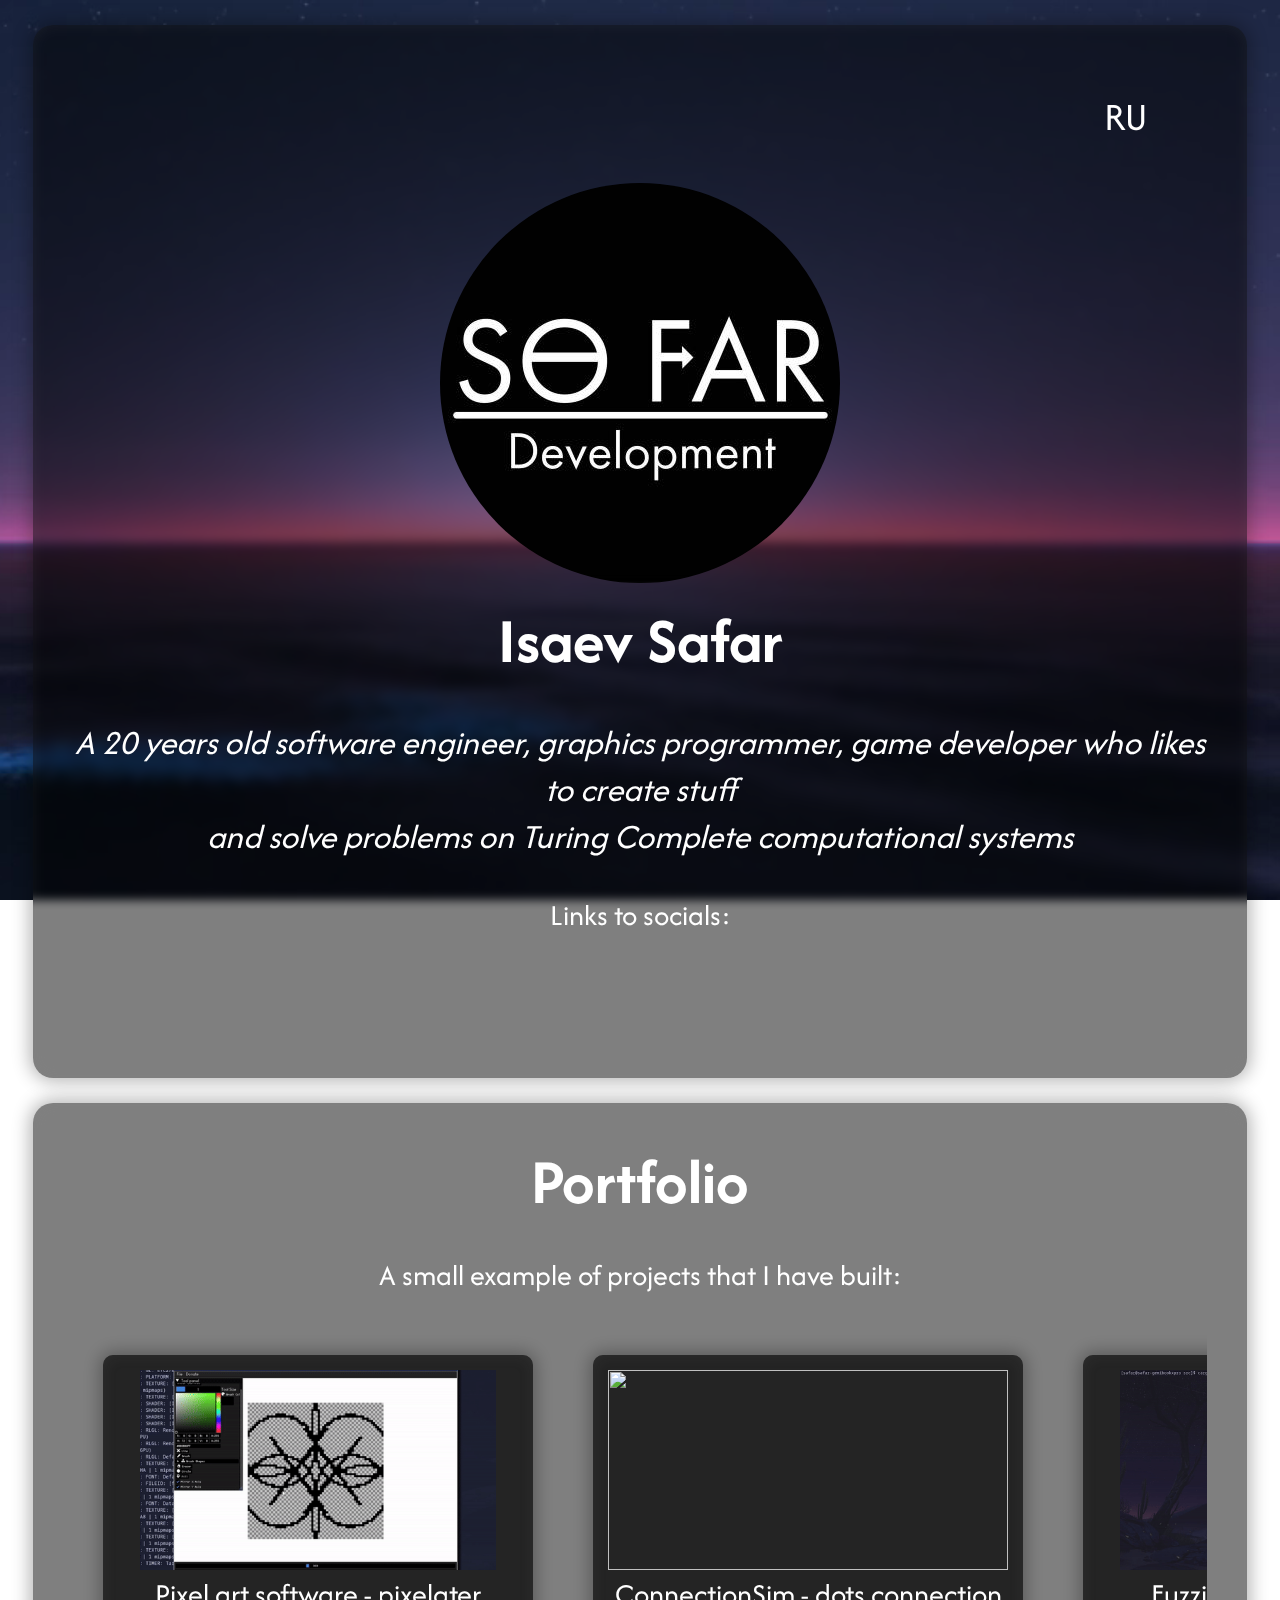
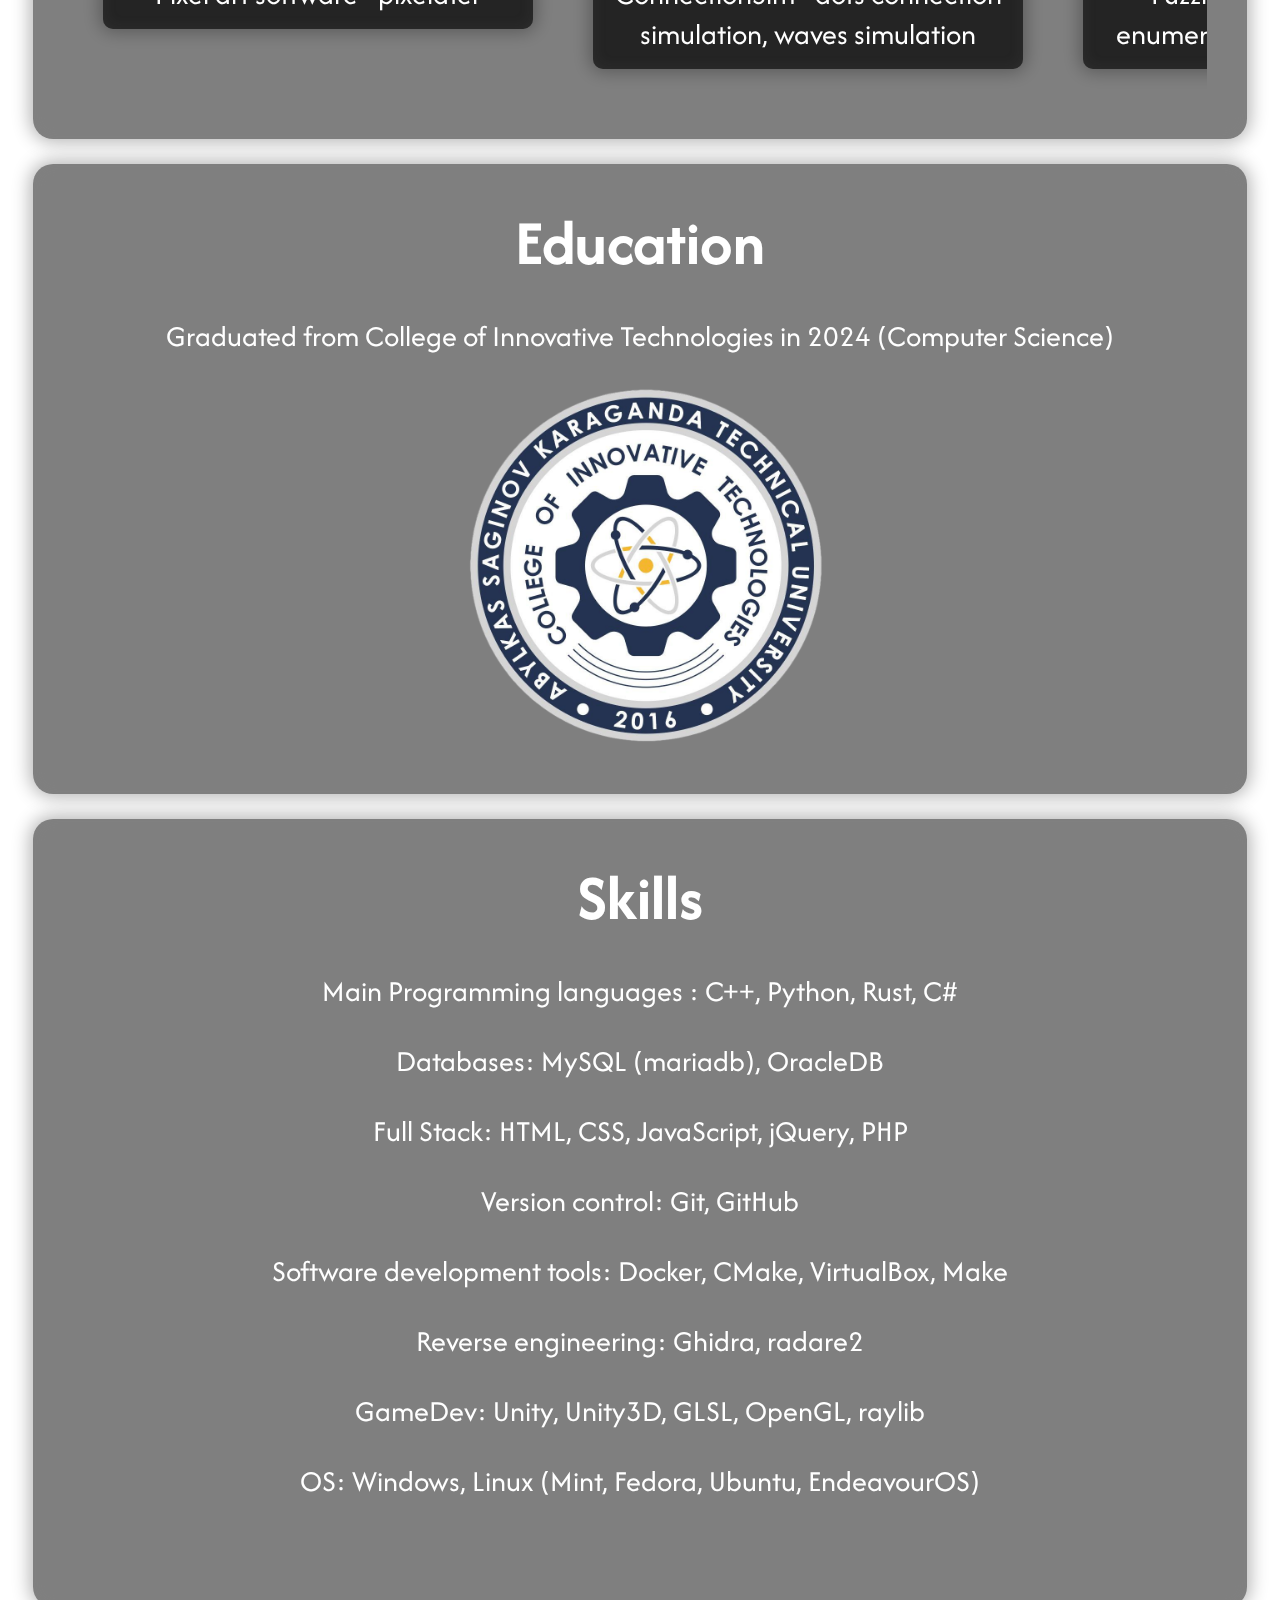
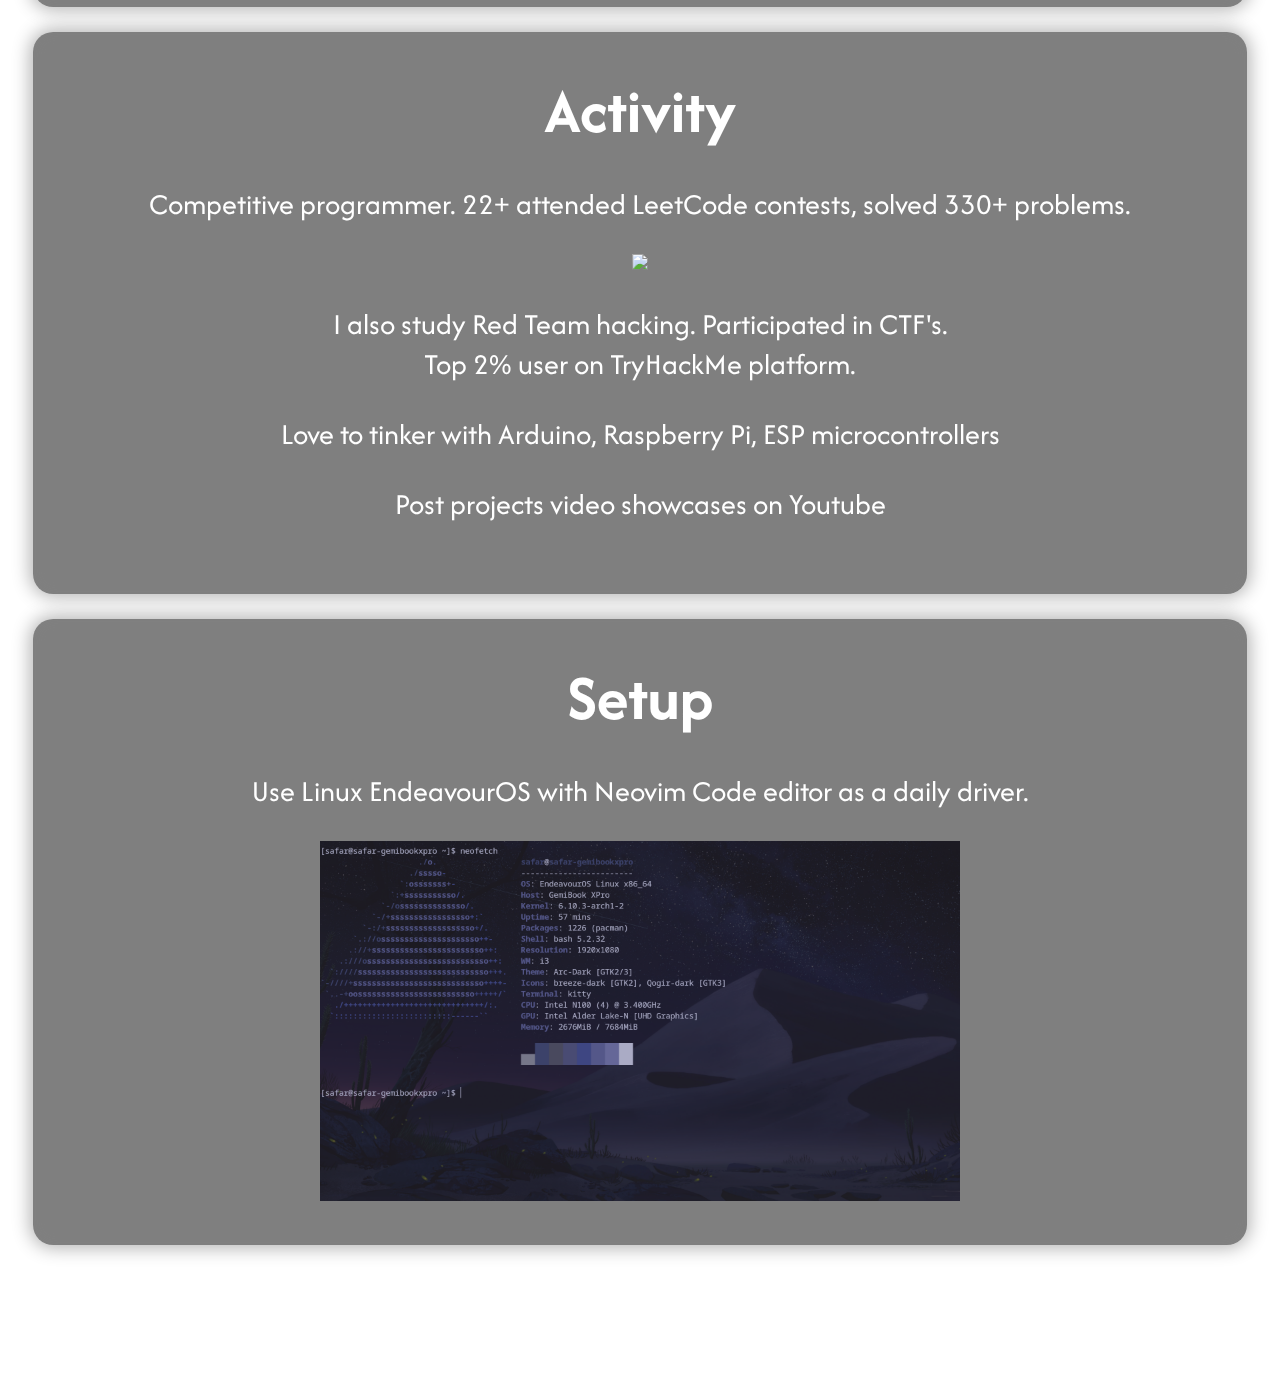
==== index.html @ b603c35b "full stack description" ====
<!DOCTYPE html>
<html>
  <head>

    <link rel="stylesheet" href="https://cdnjs.cloudflare.com/ajax/libs/font-awesome/4.7.0/css/font-awesome.min.css">
    <link rel="stylesheet" type="text/css" href="style.css">

    <link rel="preconnect" href="https://fonts.googleapis.com">
    <link rel="preconnect" href="https://fonts.gstatic.com" crossorigin>
    <link href="https://fonts.googleapis.com/css2?family=Afacad+Flux:wght@100..1000&display=swap" rel="stylesheet">
    <script src="https://kit.fontawesome.com/5519063000.js" crossorigin="anonymous"></script>

    <base target="_blank"> <!--to open links in new tabs -->
  </head>
  <body>
    <video autoplay muted loop id="bgVideo">
      <source src="assets/ocean.mp4" type="video/mp4">
    </video>
     
     <div class="glass-container">
        <a href="index-ru.html" target="_self"><p style="margin: 40px 60px; text-align:right; position:relative;font-family: 'Afacad Flux'; font-size: 40px;">RU</p></a>
        <center>
          <div id="pfp">
            <img src="assets/pfp.jpg" />
          </div>
          <h1>Isaev Safar</h1> 
          <i><p style="font-size:35px;">A 20 years old software engineer, graphics programmer, game developer who likes to create stuff <br/> and solve problems
          on Turing Complete computational systems</p></i>
          <p>Links to socials:</p>

          <a href="https://github.com/SafarSoFar"><i class="fa-brands fa-github" style="font-size: 3.0em; color: white;"></i></a>
          <a href="https://x.com/safarsofar" "><i class="fa-brands fa-twitter" style="font-size: 3.0em; color: white;"></i></a>
          <a href="https://safarsofar.itch.io/"><i class="fa-brands fa-itch-io" style="font-size: 3.0em; color: white;"></i></a>
          <a href="https://www.youtube.com/@SafarSofar"><i class="fa-brands fa-youtube" style="font-size: 3.0em; color: white;"></i></a>
          <a href="https://www.linkedin.com/in/safar-isaev-sofar/"><i class="fa-brands fa-linkedin" style="font-size: 3.0em; color: white;"></i></a>


          <br/>
          <br/>
        </center>
      </div>
      <div class="glass-container">
        <h1>Portfolio</h1>
        <p>A small example of projects that I have built:</p>
        <div class="row">

          <a href="https://github.com/SafarSoFar/pixelater">
            <div class="project-wrap">
              <div class="project-thumb">
                <img src="assets/pixelater-mirror.gif"/>
              </div>
              <div id="project-name">Pixel art software - pixelater</div>
            </div>
          </a>

          <a href="https://github.com/SafarSoFar/connection-sim-cpp">
            <div class="project-wrap">
              <div class="project-thumb">
                <img src="assets/connection-sim.gif"/>
              </div>
              <div id="project-name">ConnectionSim - dots connection simulation, waves simulation</div>
            </div>
          </a>

          <a href="https://github.com/SafarSoFar/fuzzis">
            <div class="project-wrap">
              <div class="project-thumb">
                <img src="assets/fuzzis.gif"/>
              </div>
              <div id="project-name">Fuzzis - CLI web directory enumerator (CTF Hacking tool)</div>
            </div>
          </a>

          <a href="https://github.com/SafarSoFar/immage">
            <div class="project-wrap">
              <div class="project-thumb">
                <img src="assets/immage.gif"/>
              </div>
              <div id="project-name">Immage (i'm mage) - image steganography analyzer</div>
            </div>
          </a>

          <a href="https://github.com/SafarSoFar/3D-boids-raylib">
            <div class="project-wrap">
              <div class="project-thumb">
                <img src="assets/boids.gif"/>
              </div>
              <div id="project-name">3D Boids simulation without game engine</div>
            </div>
          </a>

          <a href="https://github.com/SafarSoFar/coding-train-starfield-rs">
            <div class="project-wrap">
              <div class="project-thumb">
                <img src="assets/starfield.gif"/>
              </div>
              <div id="project-name">Starfield effect built with Rust from original javascript, i3</div>
            </div>
          </a>

        </div>
     </div>

     <div class="glass-container">
        <h1>Education</h1>
        <div class="info">
        <p>Graduated from College of Innovative Technologies in 2024 (Computer Science)</p>
        <img src="assets/college.png" style="width:388px; height:364px;"/>
        </div>
      </div>
      
     <div class="glass-container">
       <h1>Skills</h1>
        <p>Main Programming languages : C++, Python, Rust, C# </p>
        <p>Databases: MySQL (mariadb), OracleDB</p>
        <p>Full Stack: HTML, CSS, JavaScript, jQuery, PHP</p>
        <p>Version control: Git, GitHub</p>
        <p>Software development tools: Docker, CMake, VirtualBox, Make</p>
        <p>Reverse engineering: Ghidra, radare2</p>
        <p>GameDev: Unity, Unity3D, GLSL, OpenGL, raylib</p>
        <p>OS: Windows, Linux (Mint, Fedora, Ubuntu, EndeavourOS)</p>
        <br/>
        <br/>
     </div>
     <div class="glass-container">
        <h1>Activity</h1>
        <p>Competitive programmer. 22+ attended LeetCode contests, solved 330+ problems.</p>
        <img src="https://leetcard.jacoblin.cool/So_far_away?theme=dark&font=Kadwa"/ >
        <p>I also study Red Team hacking. Participated in CTF's.<br/> Top 2% user on TryHackMe platform.</p>
        <p>Love to tinker with Arduino, Raspberry Pi, ESP microcontrollers</p>
        <p>Post projects video showcases on Youtube</p>
     </div>
     <div class="glass-container">
       <h1>Setup</h1>
       <p></p>
       <div class="info">
       </div>
       <div class="info">
       </div>
        <div class="info">
        <p>Use Linux EndeavourOS with Neovim Code editor as a daily driver.</p>
        <img src="assets/neofetch.png" style="width: 640px; height: 360px;"/>
        </div>
      </div>

  <br/>
  <center>
    <p>Designed by Isaev Safar</p>
  </center>
  </body>
</html>
---- style.css ----
/*.afacad-flux-afacad{*/
/*  font-family: "Afacad Flux", sans-serif;*/
/*  font-optical-sizing: auto;*/
/*  font-weight: 100;*/
/*  font-style: normal;*/
/*  font-variation-settings:*/
/*    "slnt" 0;*/
/*}*/

a{
    color: unset;
    text-decoration: unset;
    target: "_blank";
}

p{
  font-family: "Afacad Flux", sans-serif;
  font-size: 30px;
  font-size: 30px;
  color: white;
}

h1{
  margin:10px;
  font-family: "Afacad Flux", sans-serif;
  font-size: 65px;
  color: white;
}

h2{
  margin:10px;
  font-family: "Afacad Flux", sans-serif;
  font-size: 40px;
  color: white;
}

#bgVideo{
  position: fixed;
  right: 0;
  bottom: 0;
  min-width: 100%;
  min-height: 100%;
  z-index: -1;
}
/*html{*/
/*  background-color: black;*/
/*}*/

#pfp img{
  width: 400px;
  height: 400px;
  border-radius: 200px;
}

#cover img{
  width: 100%;
  height: ;
  overflow: hidden;
}

.row{
  display: flex; /* Enables flexbox */ 
  /*justify-content: center; /* Aligns items in a row with space between */ */
  margin: 20px;
  overflow-x: scroll;
  /*scrollbar-color: black;*/

}

.info{
  text-align: center;
  margin:auto;
  /*display: grid; */
  align-items:center;
  justify-content: center; /* Aligns items in a row with space between */ 
  object-fit:scale-down;
}


.glass-container{
  box-shadow: inset 0 0 15px rgba(135, 135, 135, .1), 0 0 18px 3px rgba(0, 0, 0, .3);
  width: auto;
  text-align: center;
  /*margin: auto;*/

  padding: 25px 40px 40px;
  margin: 25px;
  background-color: rgba(0, 0, 0, 0.5);
  backdrop-filter: blur(5px); height: auto; 
  border-radius: 20px;
}

.project-wrap{
  box-shadow: inset 0 0 15px rgba(135, 135, 135, .1), 0 0 18px 3px rgba(0, 0, 0, .3);
  border-radius: 10px;
  width: auto;
  text-align: center;
  margin: 30px;
  padding: 15px;
  backdrop-filter: blur(10px); height: auto; 
  background-color: rgba(10, 10, 10, 0.5);
  height: auto;
}

#project-name{
  font-family: "Afacad Flux", sans-serif;
  font-size: 30px;
  color: white;
}

.project-thumb img{
  width: 400px;
  height: 200px;
  object-fit:scale-down;
}

body{
  background-color: white;
}
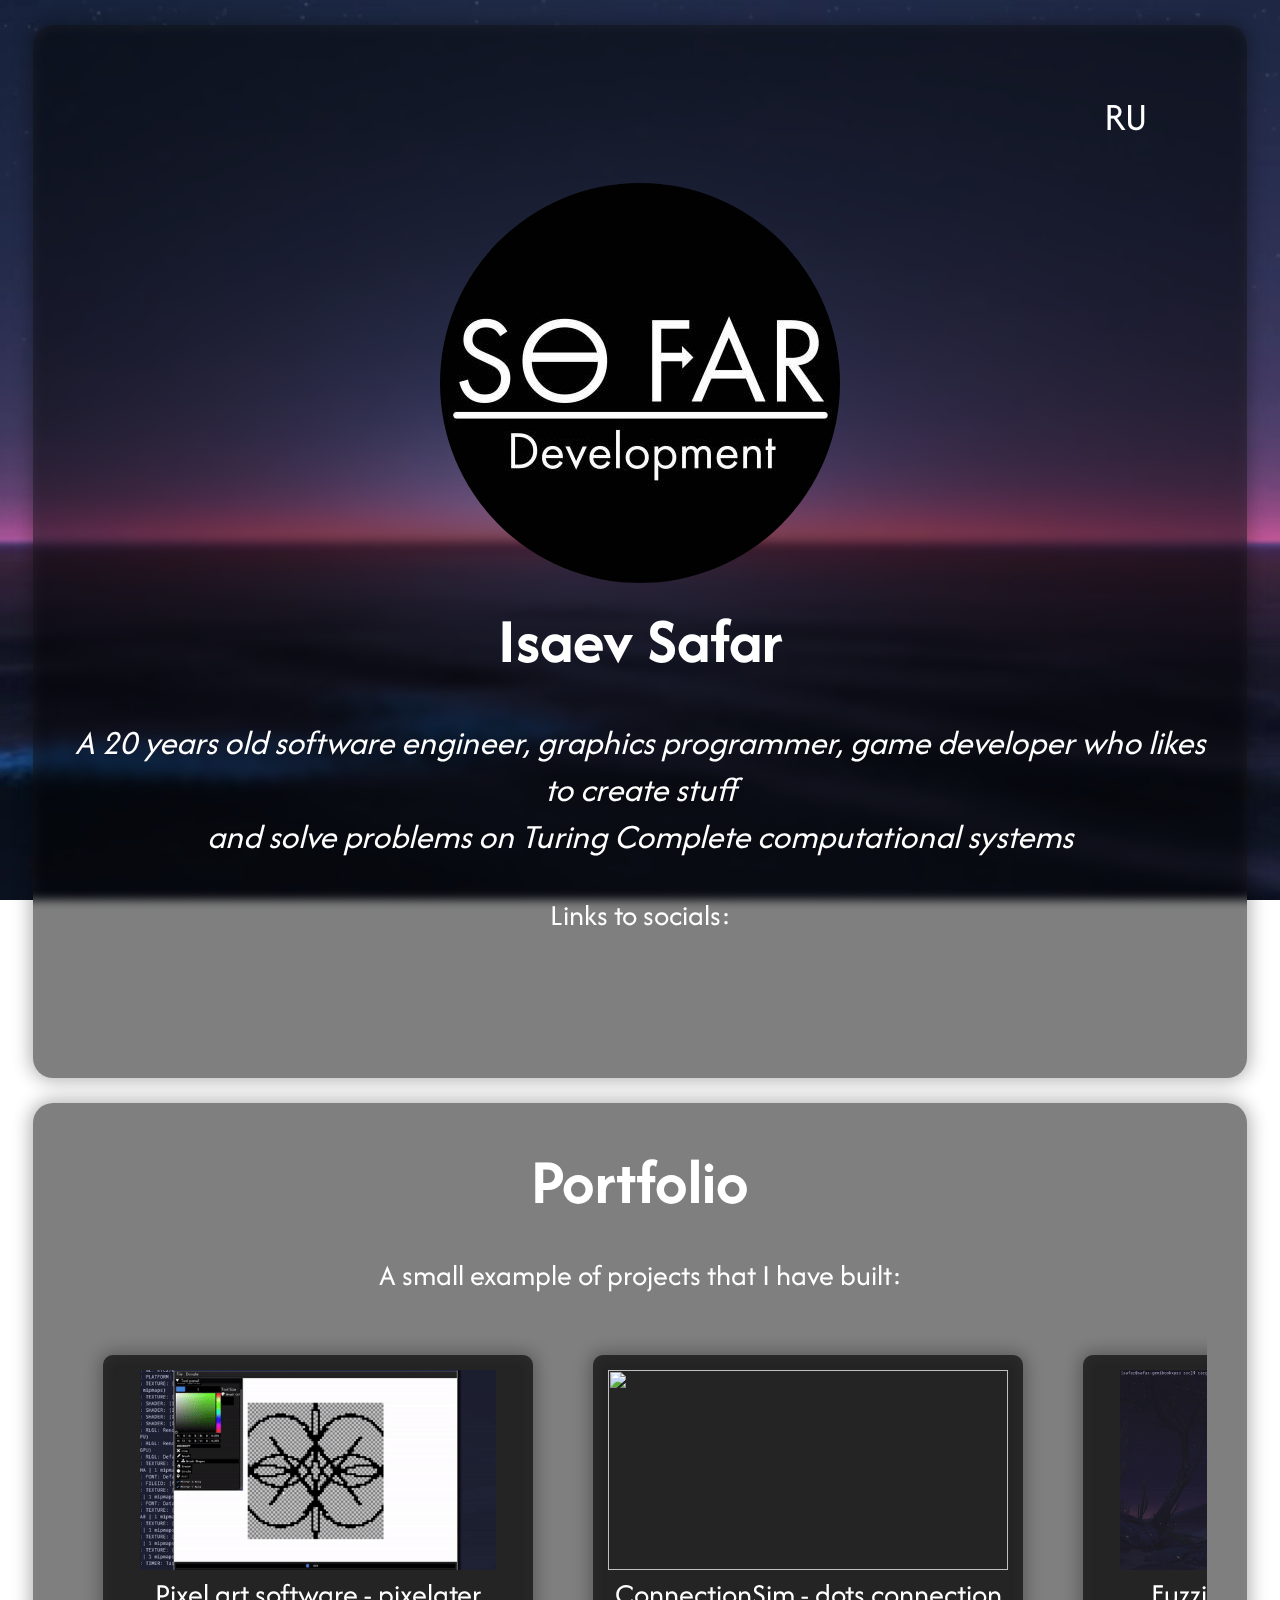
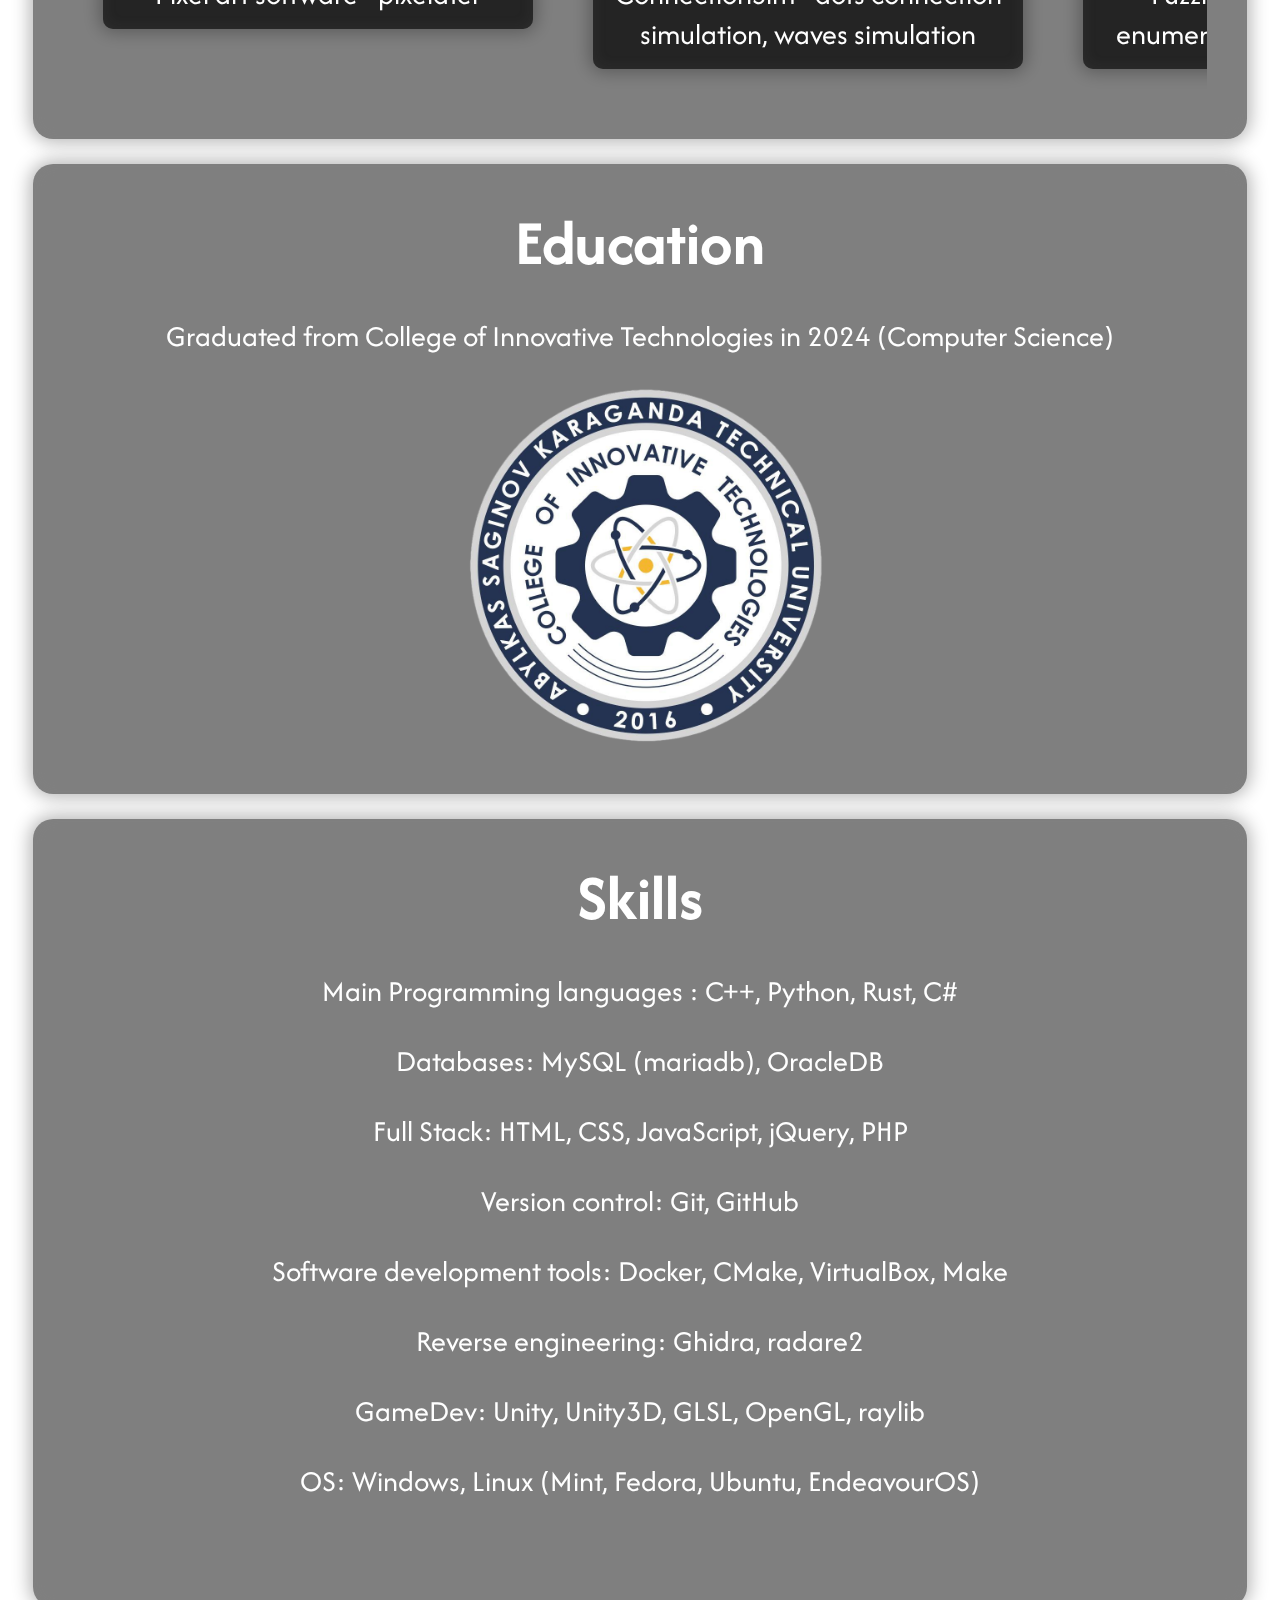
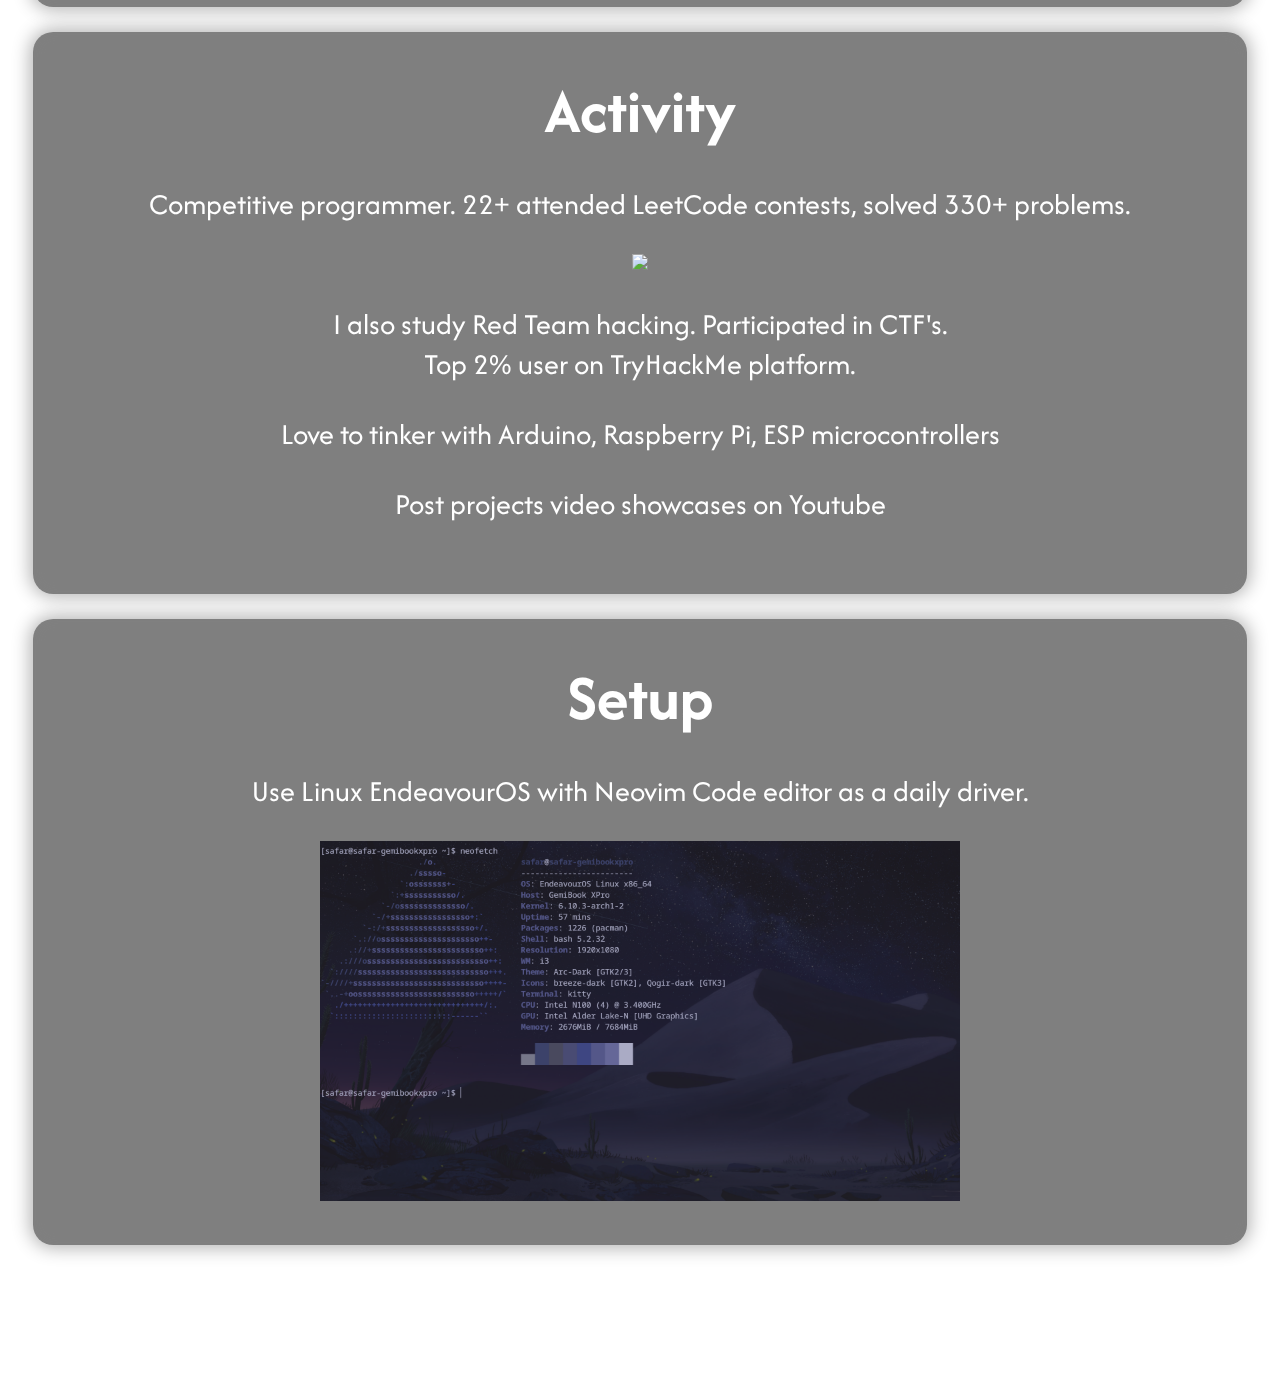
==== commit c5885282: "one function landscape rotation prevention on some browsers" ====
--- a/index.html
+++ b/index.html
@@ -9,6 +9,9 @@
     <link rel="preconnect" href="https://fonts.gstatic.com" crossorigin>
     <link href="https://fonts.googleapis.com/css2?family=Afacad+Flux:wght@100..1000&display=swap" rel="stylesheet">
     <script src="https://kit.fontawesome.com/5519063000.js" crossorigin="anonymous"></script>
+    <script>
+      screen.orientation.lock('portrait');
+    </script>
 
     <base target="_blank"> <!--to open links in new tabs -->
   </head>
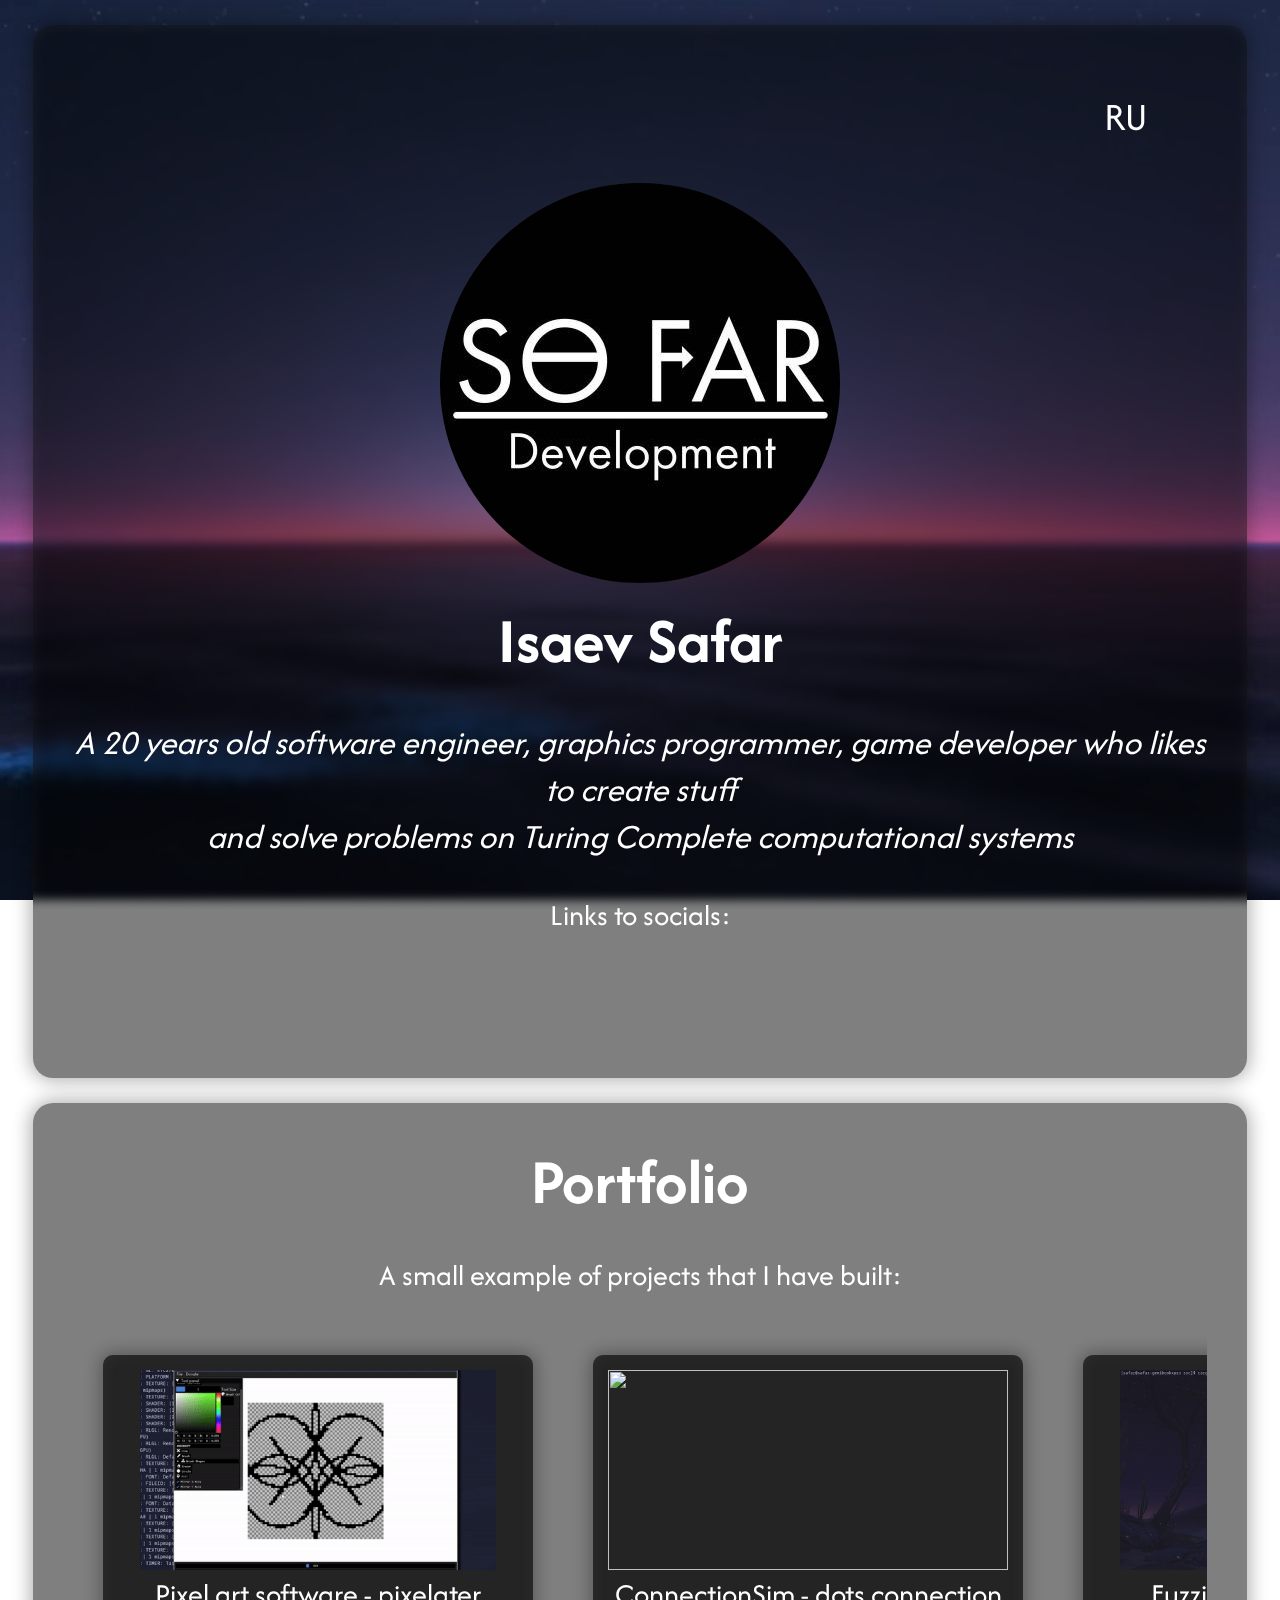
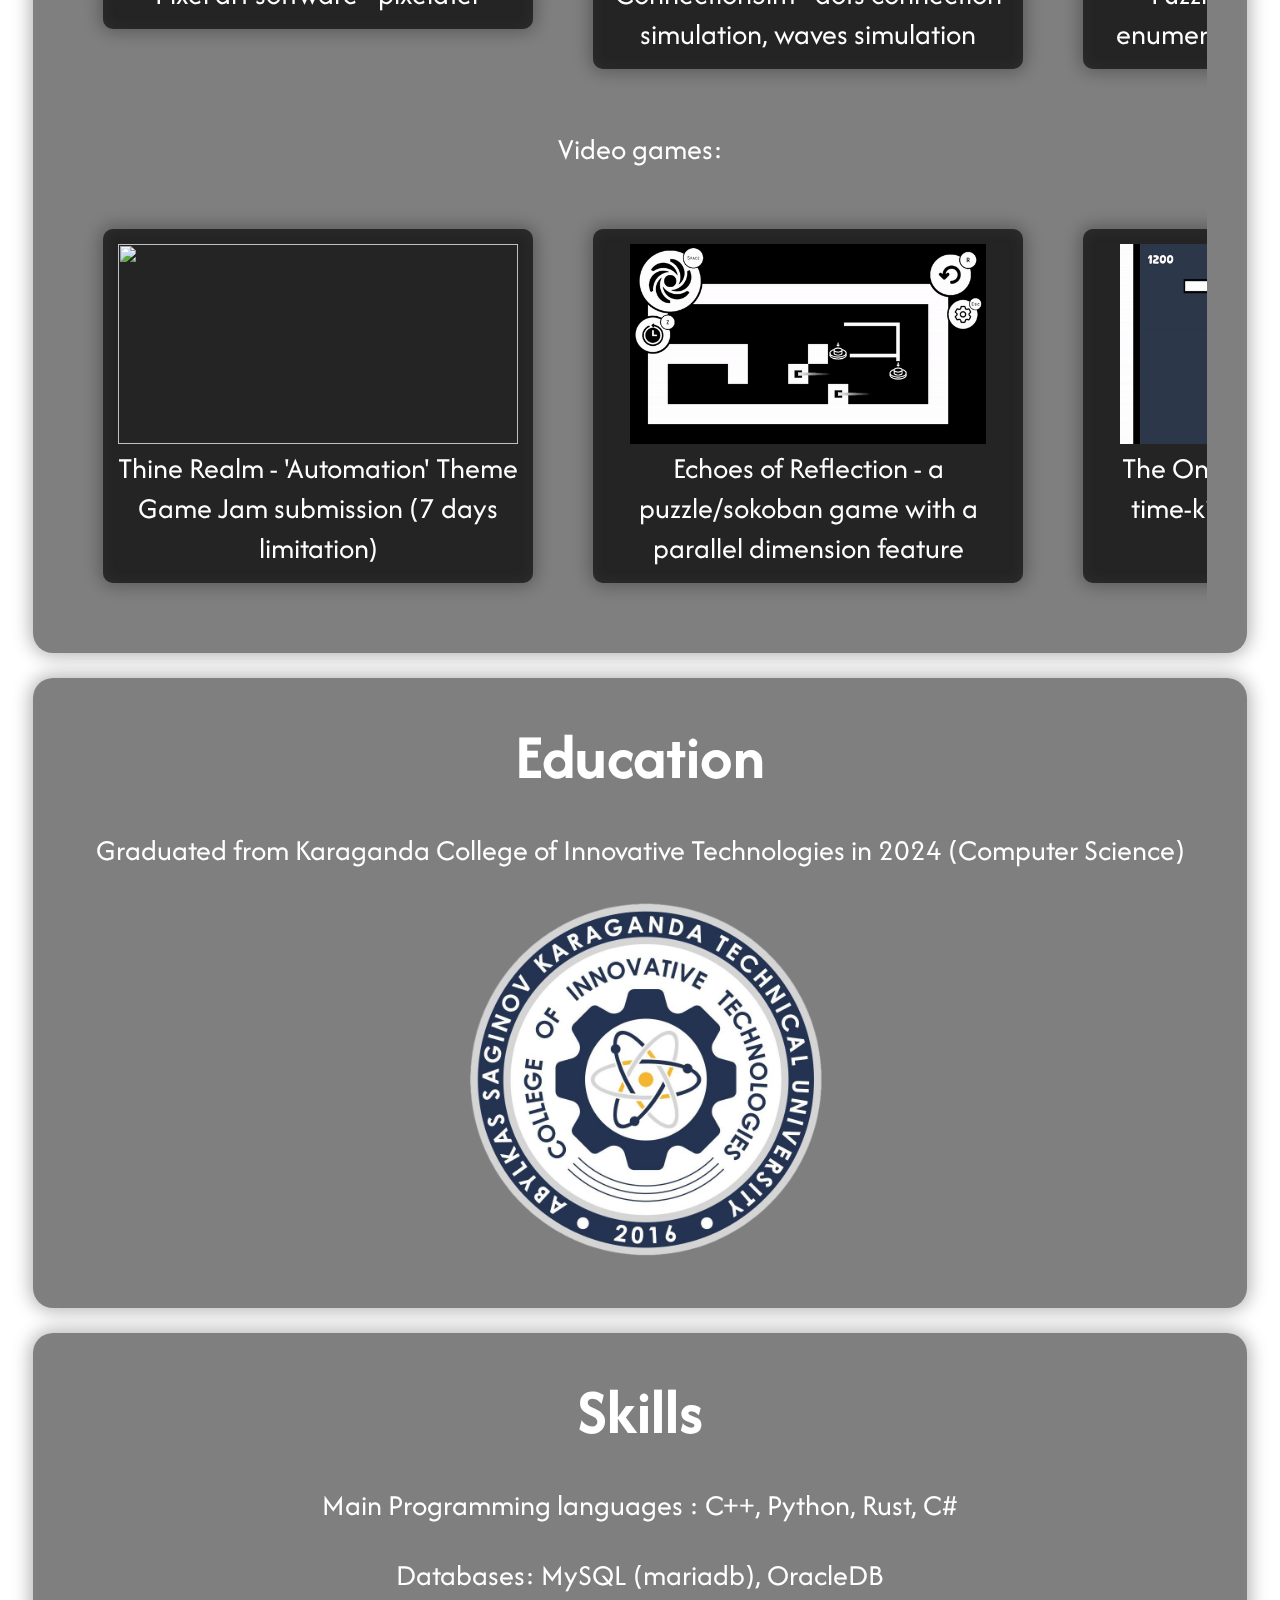
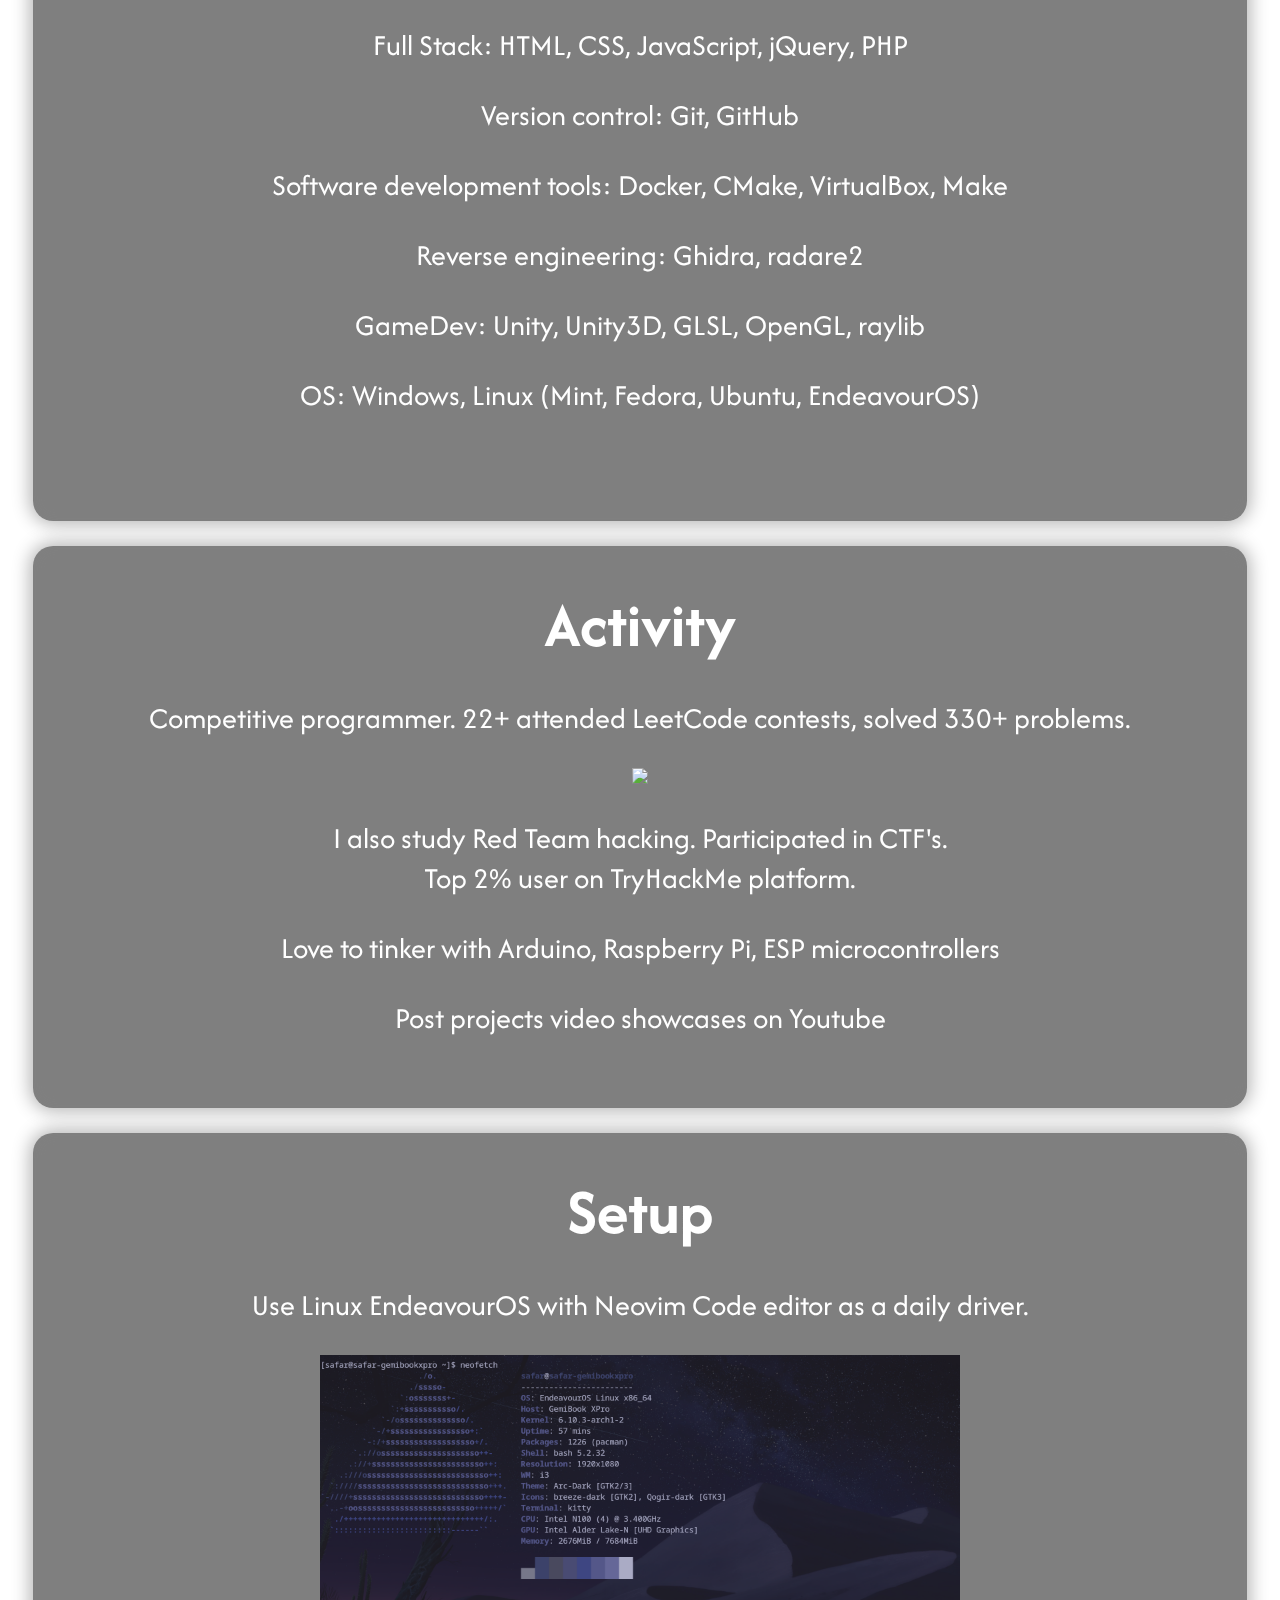
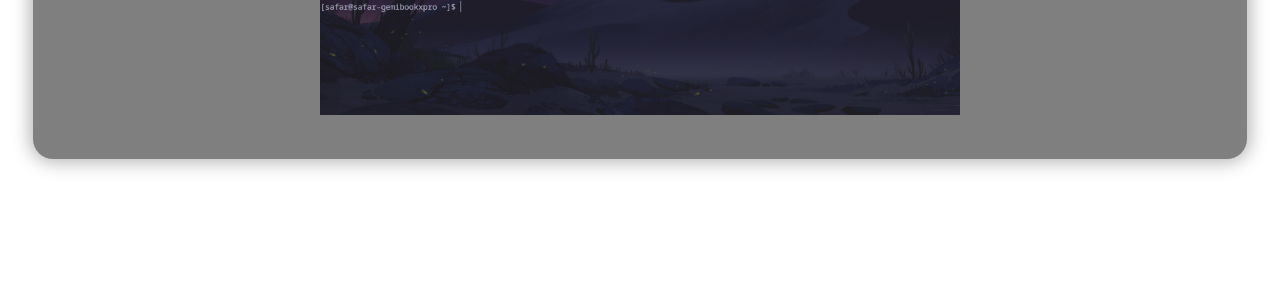
==== commit f38da3fa: "eng version videogames showcase" ====
--- a/index.html
+++ b/index.html
@@ -100,14 +100,51 @@
               <div id="project-name">Starfield effect built with Rust from original javascript, i3</div>
             </div>
           </a>
+        
+        </div>
+        <p>Video games:</p>
 
+        <div class="row">
+
+          <a href="https://github.com/SafarSoFar/coding-train-starfield-rs">
+            <div class="project-wrap">
+              <div class="project-thumb">
+                <img src="assets/thine-realm.gif"/>
+              </div>
+              <div id="project-name">Thine Realm - 'Automation' Theme Game Jam submission (7 days limitation)</div>
+            </div>
+          </a>
+
+          <a href="https://github.com/SafarSoFar/coding-train-starfield-rs">
+            <div class="project-wrap">
+              <div class="project-thumb">
+                <img src="assets/eor.gif"/>
+              </div>
+              <div id="project-name">Echoes of Reflection - a puzzle/sokoban game with a parallel dimension feature</div>
+            </div>
+          </a>
+
+          <a href="https://github.com/SafarSoFar/coding-train-starfield-rs">
+            <div class="project-wrap">
+              <div class="project-thumb">
+                <img src="assets/the-only-way-is-up.gif"/>
+              </div>
+              <div id="project-name">The Only Way Is Up - a mobile time-killer game for '3 hours' Game Jam</div>
+            </div>
+          </a>
+            <div class="project-wrap">
+              <div class="project-thumb">
+                <img src="assets/aot.gif"/>
+              </div>
+              <div id="project-name">Boundless Flight - 'AOT' mechanism-like flight simulator</div>
+            </div>
+         </div>
         </div>
-     </div>
 
      <div class="glass-container">
         <h1>Education</h1>
         <div class="info">
-        <p>Graduated from College of Innovative Technologies in 2024 (Computer Science)</p>
+        <p>Graduated from Karaganda College of Innovative Technologies in 2024 (Computer Science)</p>
         <img src="assets/college.png" style="width:388px; height:364px;"/>
         </div>
       </div>
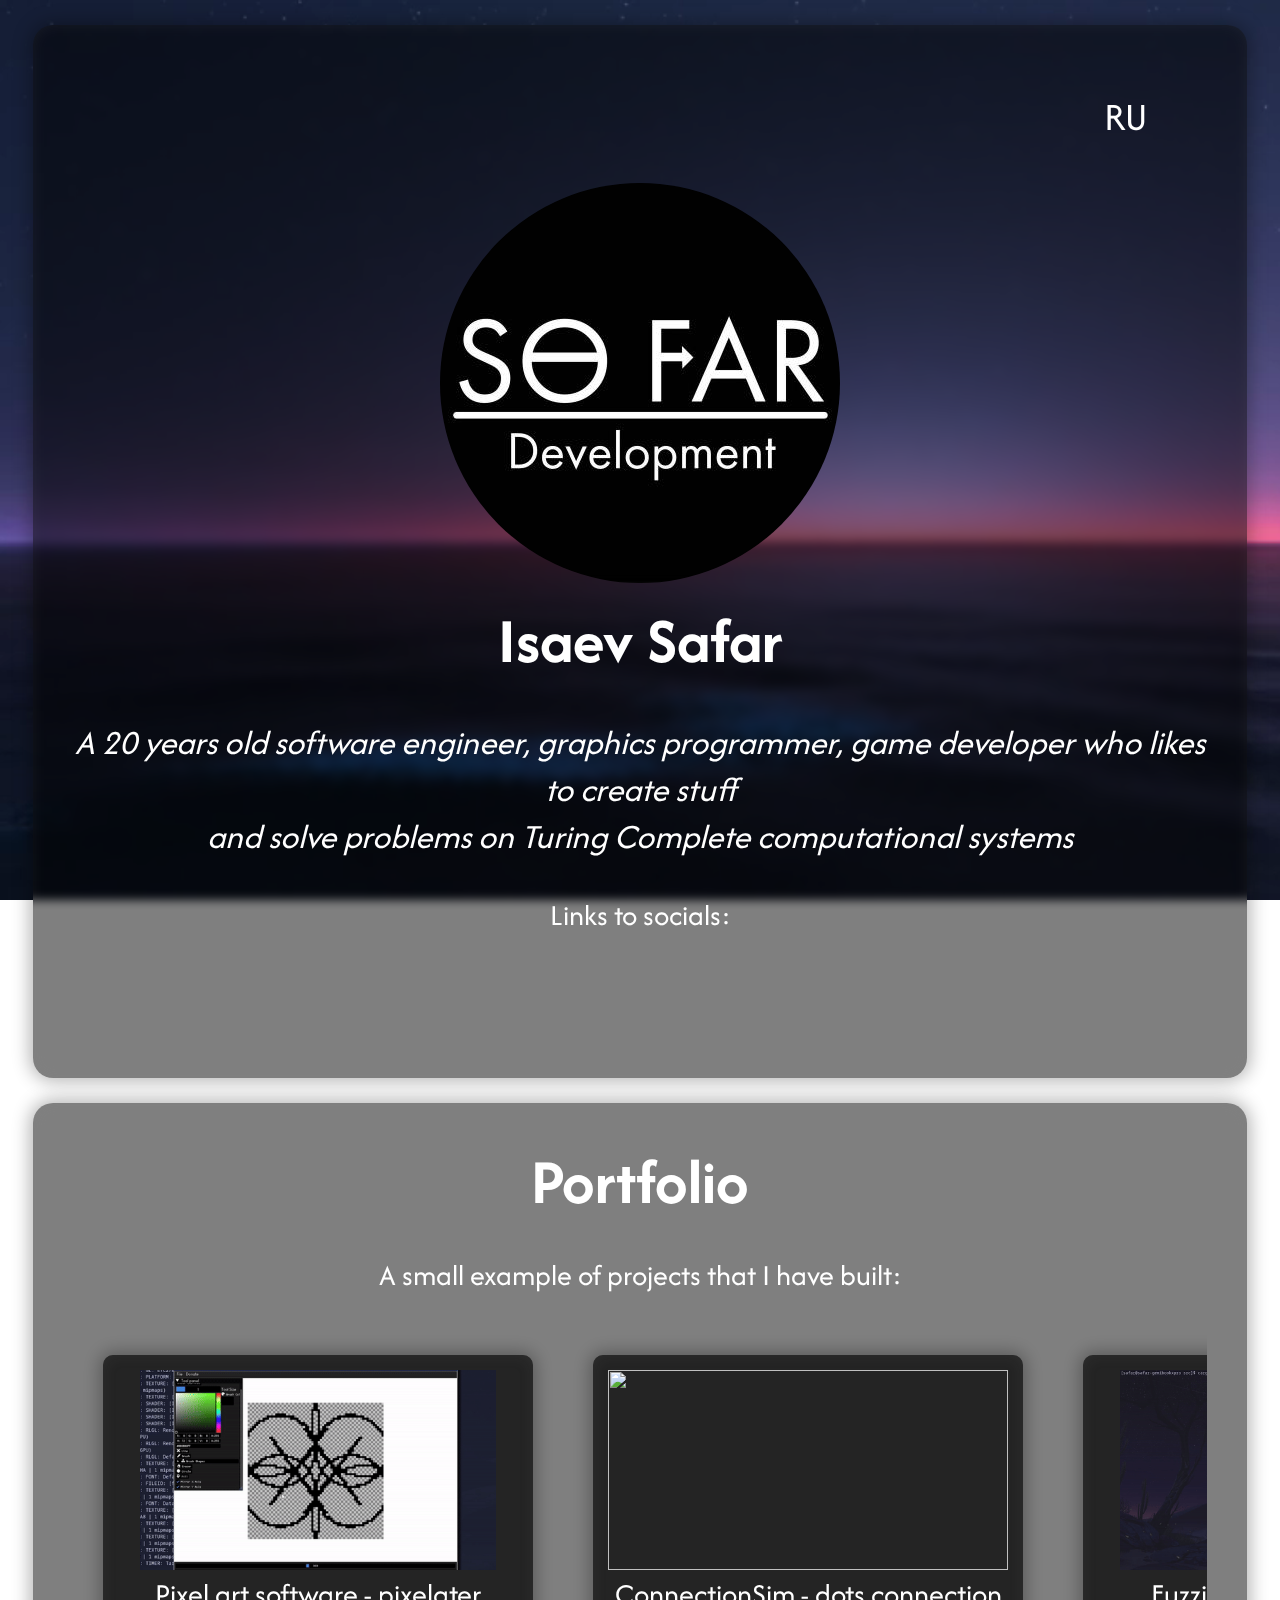
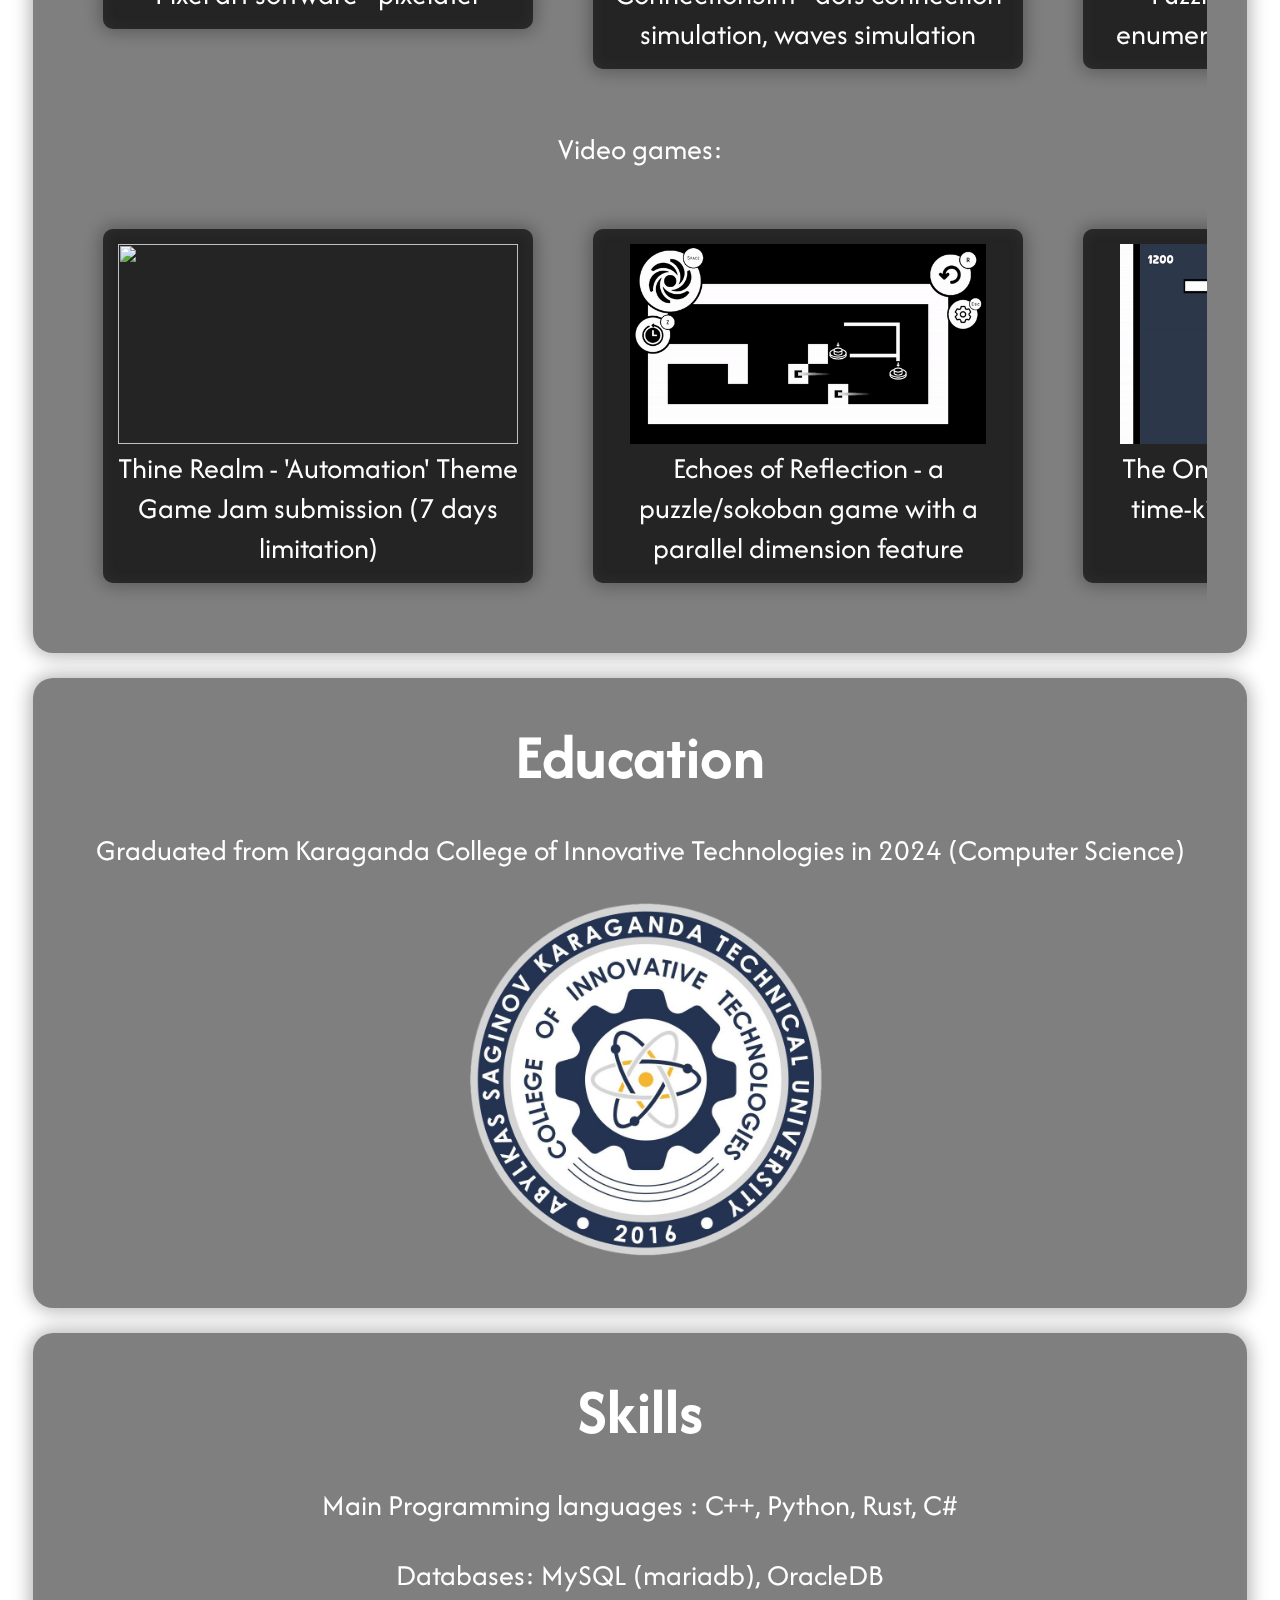
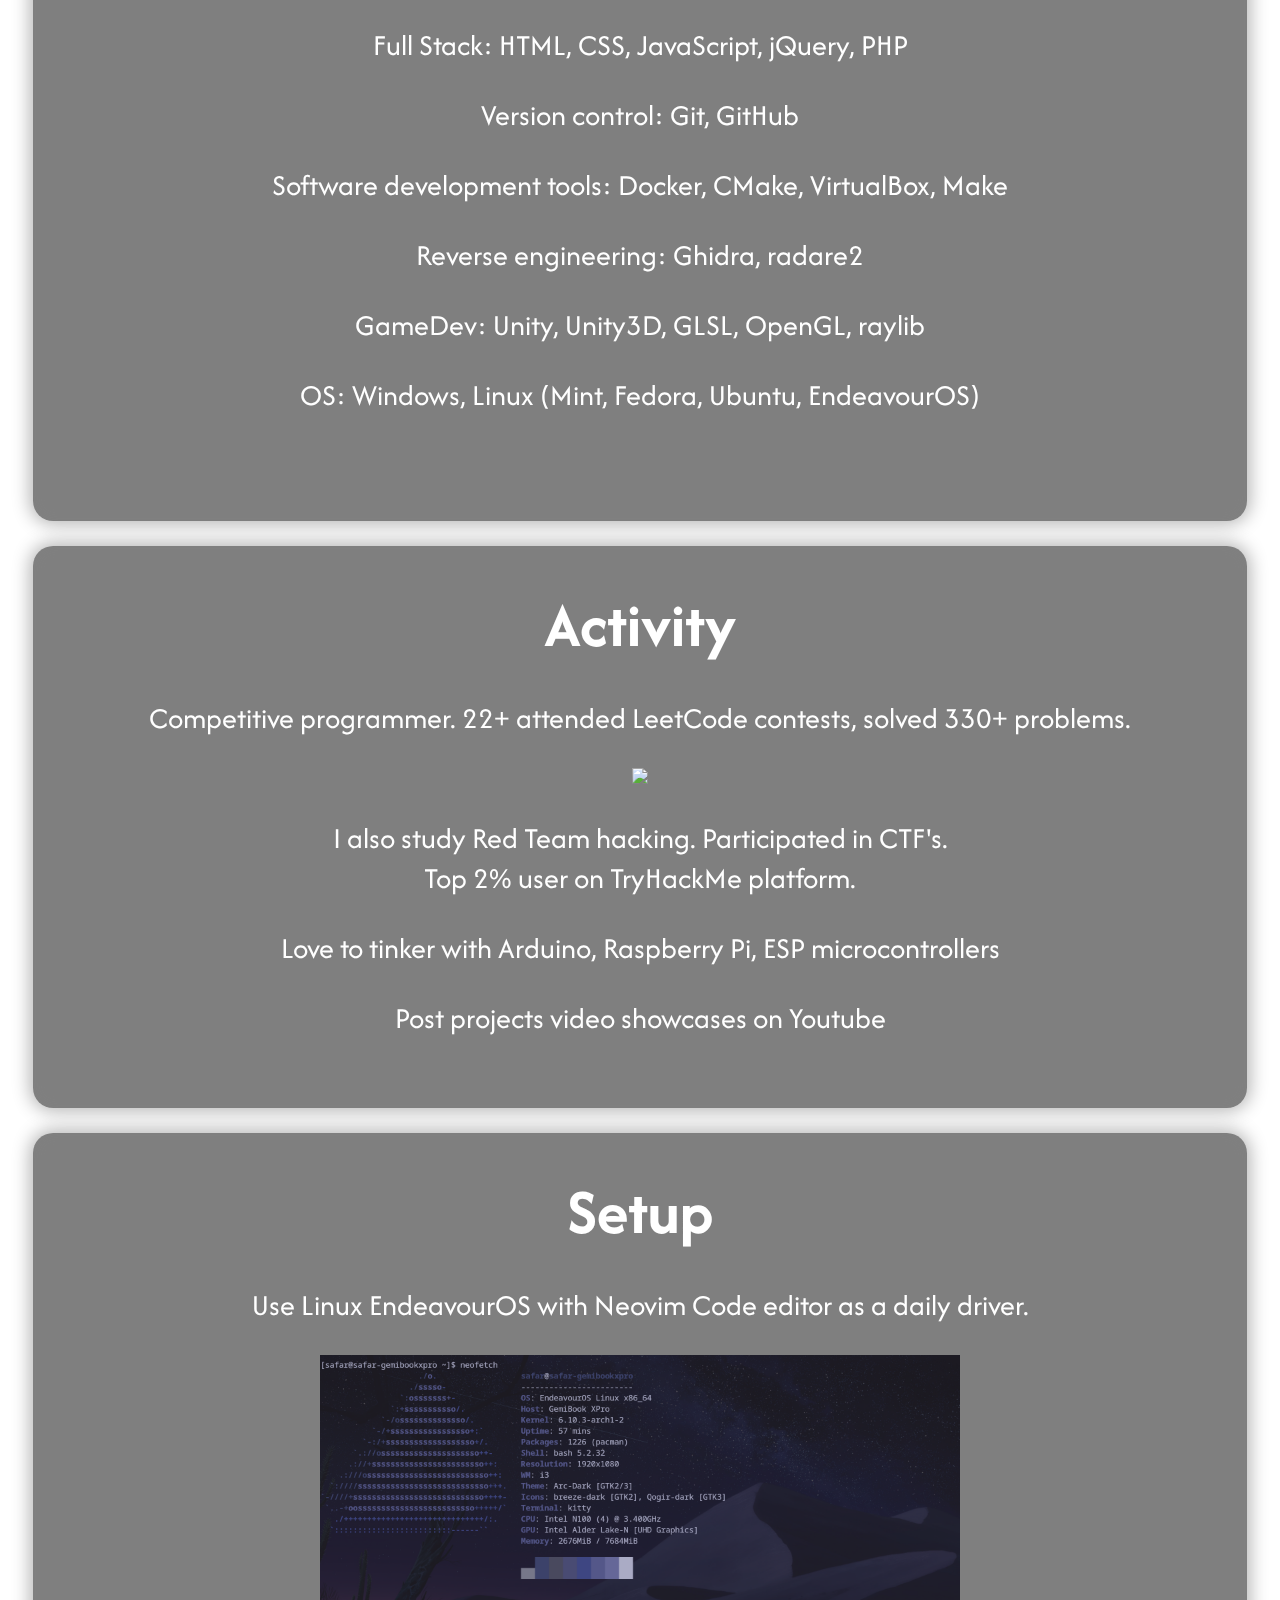
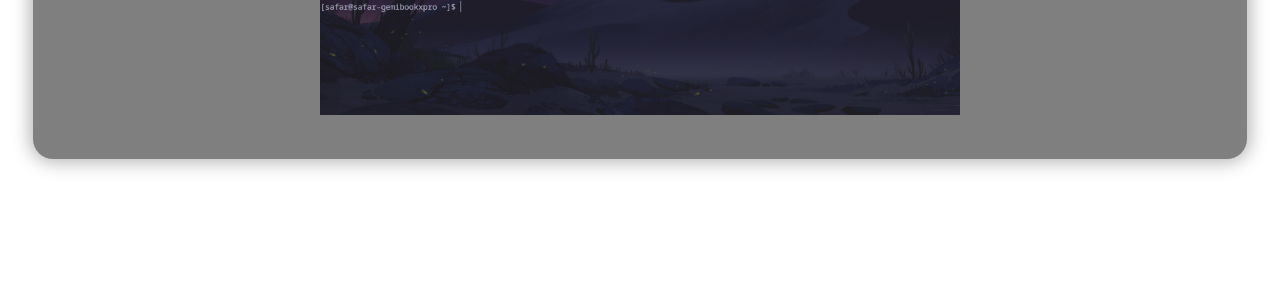
==== commit 4120120d: "video fix x2" ====
--- a/index.html
+++ b/index.html
@@ -16,7 +16,7 @@
     <base target="_blank"> <!--to open links in new tabs -->
   </head>
   <body>
-    <video autoplay muted loop id="bgVideo">
+    <video autoplay="autoplay" muted playsinline loop="loop" preload="auto" id="bgVideo">
       <source src="assets/ocean.mp4" type="video/mp4">
     </video>
      
@@ -74,6 +74,15 @@
             </div>
           </a>
 
+          <a href="https://github.com/SafarSoFar/particle-attraction-sim">
+            <div class="project-wrap">
+              <div class="project-thumb">
+                <img src="assets/particles.gif"/>
+              </div>
+              <div id="project-name">Particles (liquid) attraction simulation in C++</div>
+            </div>
+          </a>
+
           <a href="https://github.com/SafarSoFar/immage">
             <div class="project-wrap">
               <div class="project-thumb">
@@ -83,30 +92,23 @@
             </div>
           </a>
 
-          <a href="https://github.com/SafarSoFar/3D-boids-raylib">
+          <a href="https://github.com/SafarSoFar/the-nostalgia-cube">
             <div class="project-wrap">
               <div class="project-thumb">
-                <img src="assets/boids.gif"/>
+                <img src="assets/nostalgia-cube.gif"/>
               </div>
-              <div id="project-name">3D Boids simulation without game engine</div>
+              <div id="project-name">The Nostalgia Cube - GPU Stencil buffer shader written in HLSL</div>
             </div>
           </a>
 
-          <a href="https://github.com/SafarSoFar/coding-train-starfield-rs">
-            <div class="project-wrap">
-              <div class="project-thumb">
-                <img src="assets/starfield.gif"/>
-              </div>
-              <div id="project-name">Starfield effect built with Rust from original javascript, i3</div>
-            </div>
-          </a>
         
         </div>
+
         <p>Video games:</p>
 
         <div class="row">
 
-          <a href="https://github.com/SafarSoFar/coding-train-starfield-rs">
+          <a href="https://safarsofar.itch.io/thine-kingdom">
             <div class="project-wrap">
               <div class="project-thumb">
                 <img src="assets/thine-realm.gif"/>
@@ -115,7 +117,7 @@
             </div>
           </a>
 
-          <a href="https://github.com/SafarSoFar/coding-train-starfield-rs">
+          <a href="https://safarsofar.itch.io/echoes-of-reflection">
             <div class="project-wrap">
               <div class="project-thumb">
                 <img src="assets/eor.gif"/>
@@ -124,7 +126,7 @@
             </div>
           </a>
 
-          <a href="https://github.com/SafarSoFar/coding-train-starfield-rs">
+          <a href="https://safarsofar.itch.io/the-only-way-is-up">
             <div class="project-wrap">
               <div class="project-thumb">
                 <img src="assets/the-only-way-is-up.gif"/>
@@ -136,7 +138,7 @@
               <div class="project-thumb">
                 <img src="assets/aot.gif"/>
               </div>
-              <div id="project-name">Boundless Flight - 'AOT' mechanism-like flight simulator</div>
+              <div id="project-name">Boundless Flight - VR 'AOT' mechanism-like flight simulator</div>
             </div>
          </div>
         </div>
--- a/style.css
+++ b/style.css
@@ -37,10 +37,14 @@
 
 #bgVideo{
   position: fixed;
-  right: 0;
-  bottom: 0;
   min-width: 100%;
   min-height: 100%;
+  top: 0;
+  left: 0;
+  
+  width: auto;
+  height: auto;
+
   z-index: -1;
 }
 /*html{*/
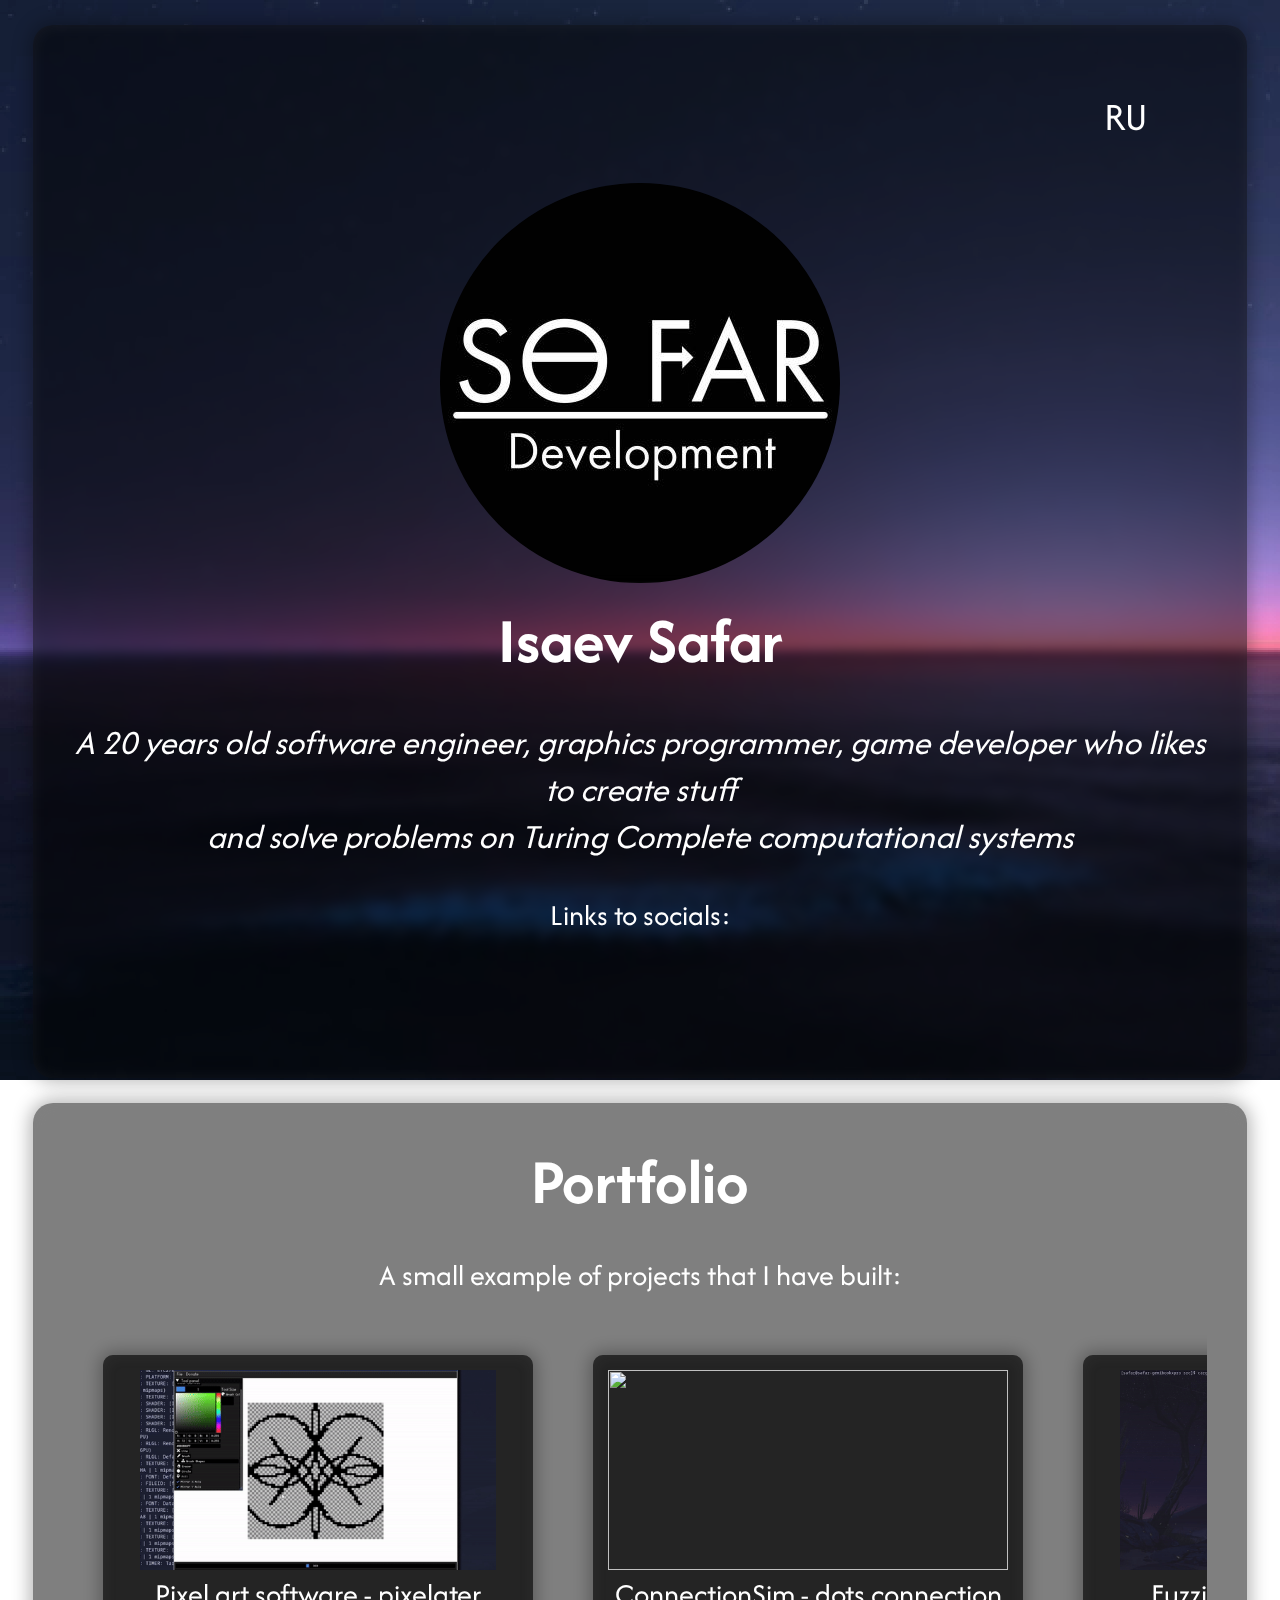
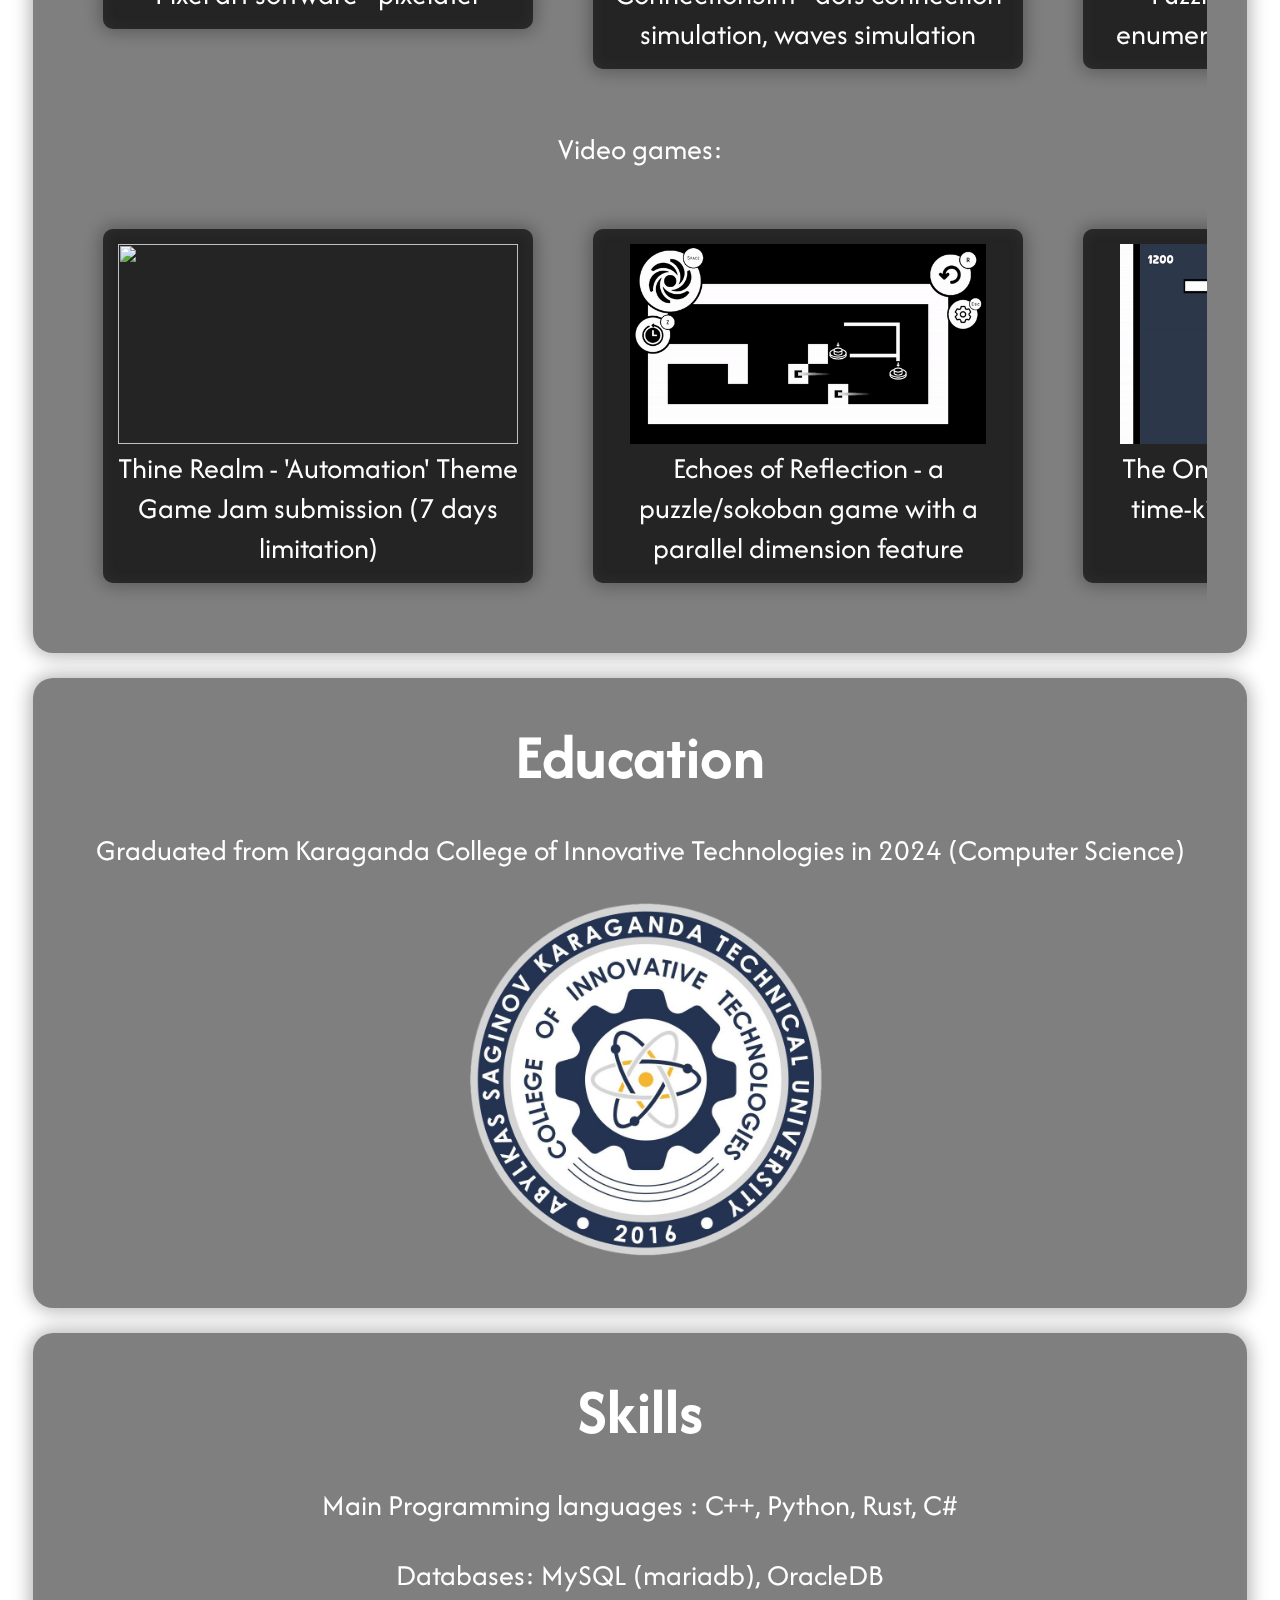
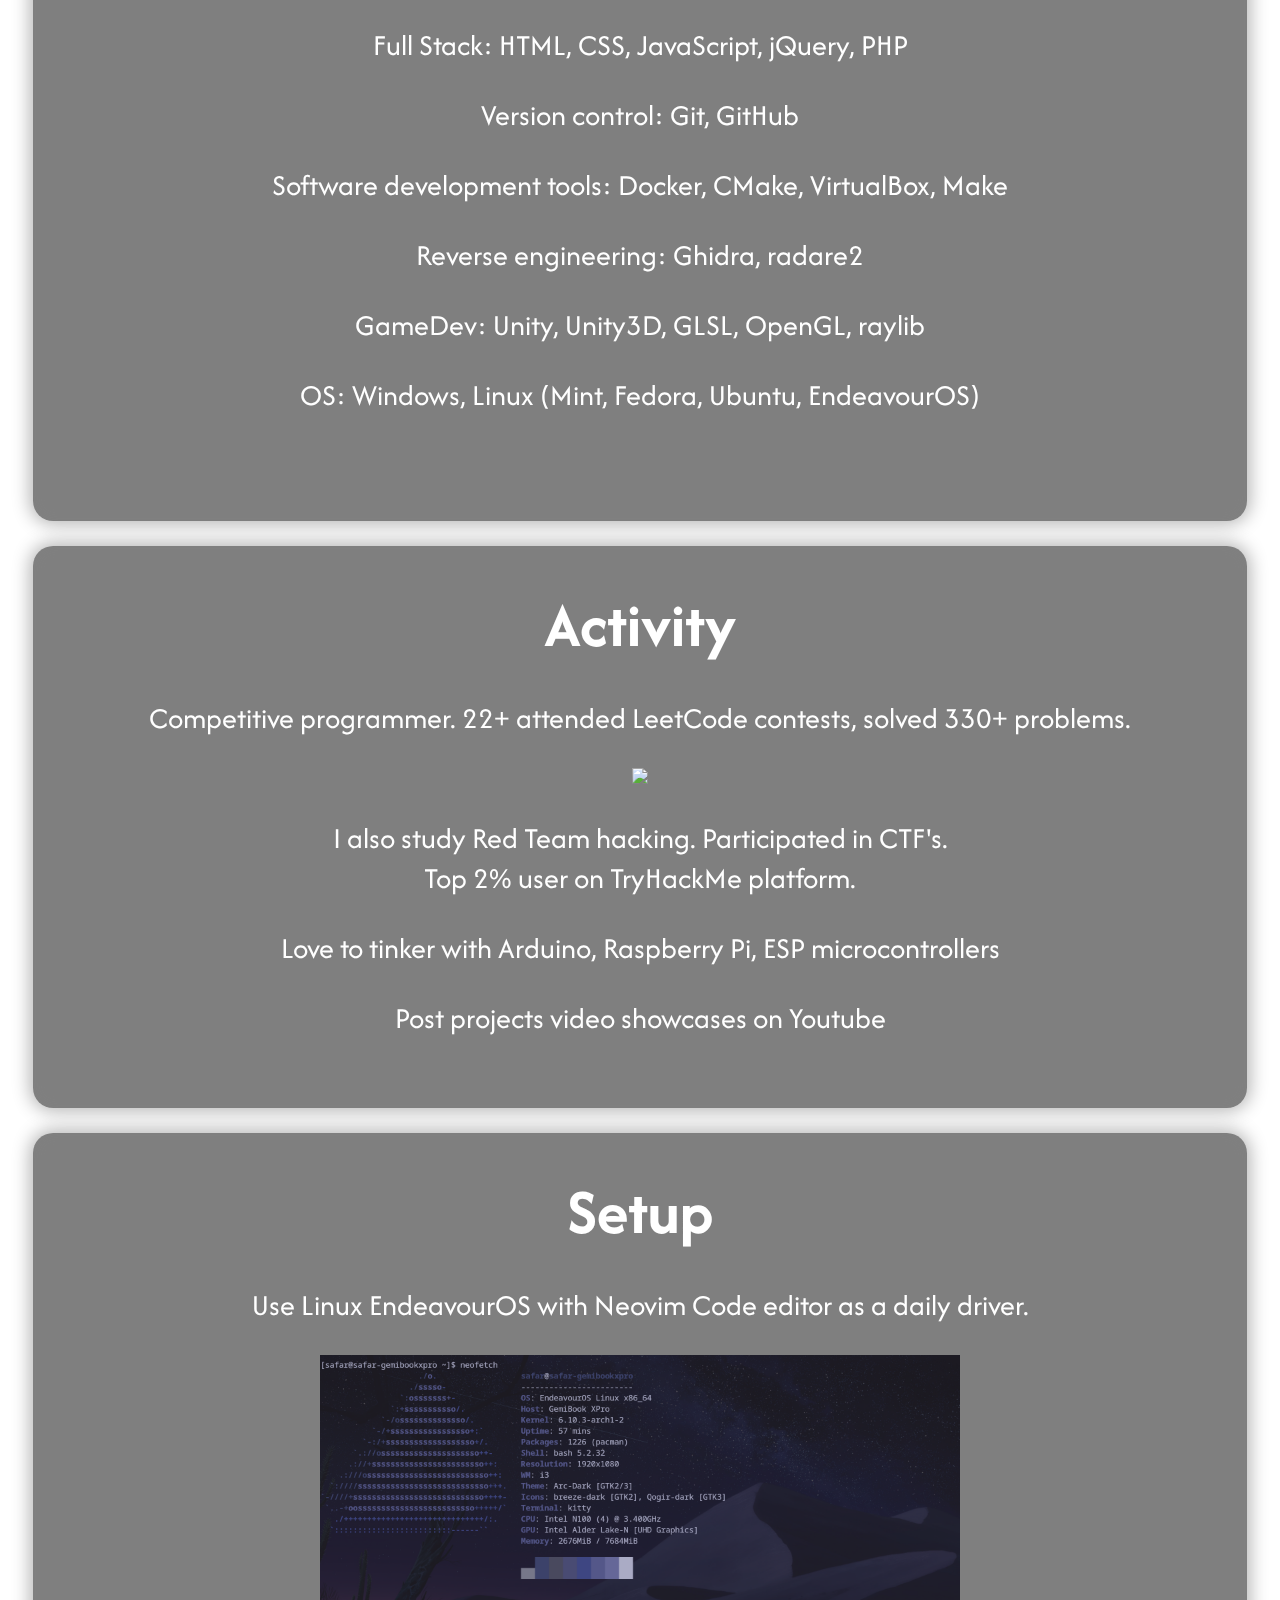
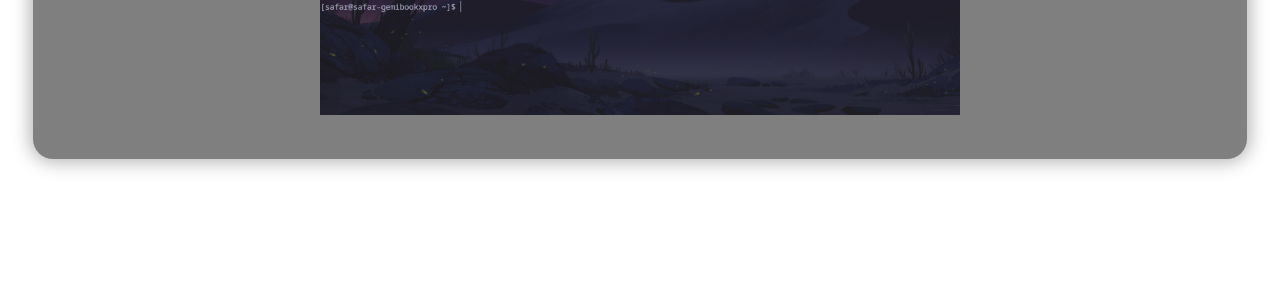
==== commit 6c551511: "static bg to prevent mobile orientatin change bug" ====
--- a/index.html
+++ b/index.html
@@ -16,9 +16,10 @@
     <base target="_blank"> <!--to open links in new tabs -->
   </head>
   <body>
-    <video autoplay="autoplay" muted playsinline loop="loop" preload="auto" id="bgVideo">
-      <source src="assets/ocean.mp4" type="video/mp4">
-    </video>
+    <!-- <video autoplay="autoplay" muted playsinline loop="loop" preload="auto" id="bgVideo"> -->
+    <!--   <source src="assets/ocean.mp4" type="video/mp4"> -->
+    <!-- </video> -->
+    <img id="bgImg" src="assets/ocean.png"/>
      
      <div class="glass-container">
         <a href="index-ru.html" target="_self"><p style="margin: 40px 60px; text-align:right; position:relative;font-family: 'Afacad Flux'; font-size: 40px;">RU</p></a>
--- a/style.css
+++ b/style.css
@@ -47,6 +47,20 @@
 
   z-index: -1;
 }
+
+#bgImg{
+  position: fixed;
+  min-width: 100%;
+  min-height: 100%;
+  top: 0;
+  left: 0;
+  
+  width: auto;
+  height: auto;
+
+  z-index: -1;
+}
+
 /*html{*/
 /*  background-color: black;*/
 /*}*/
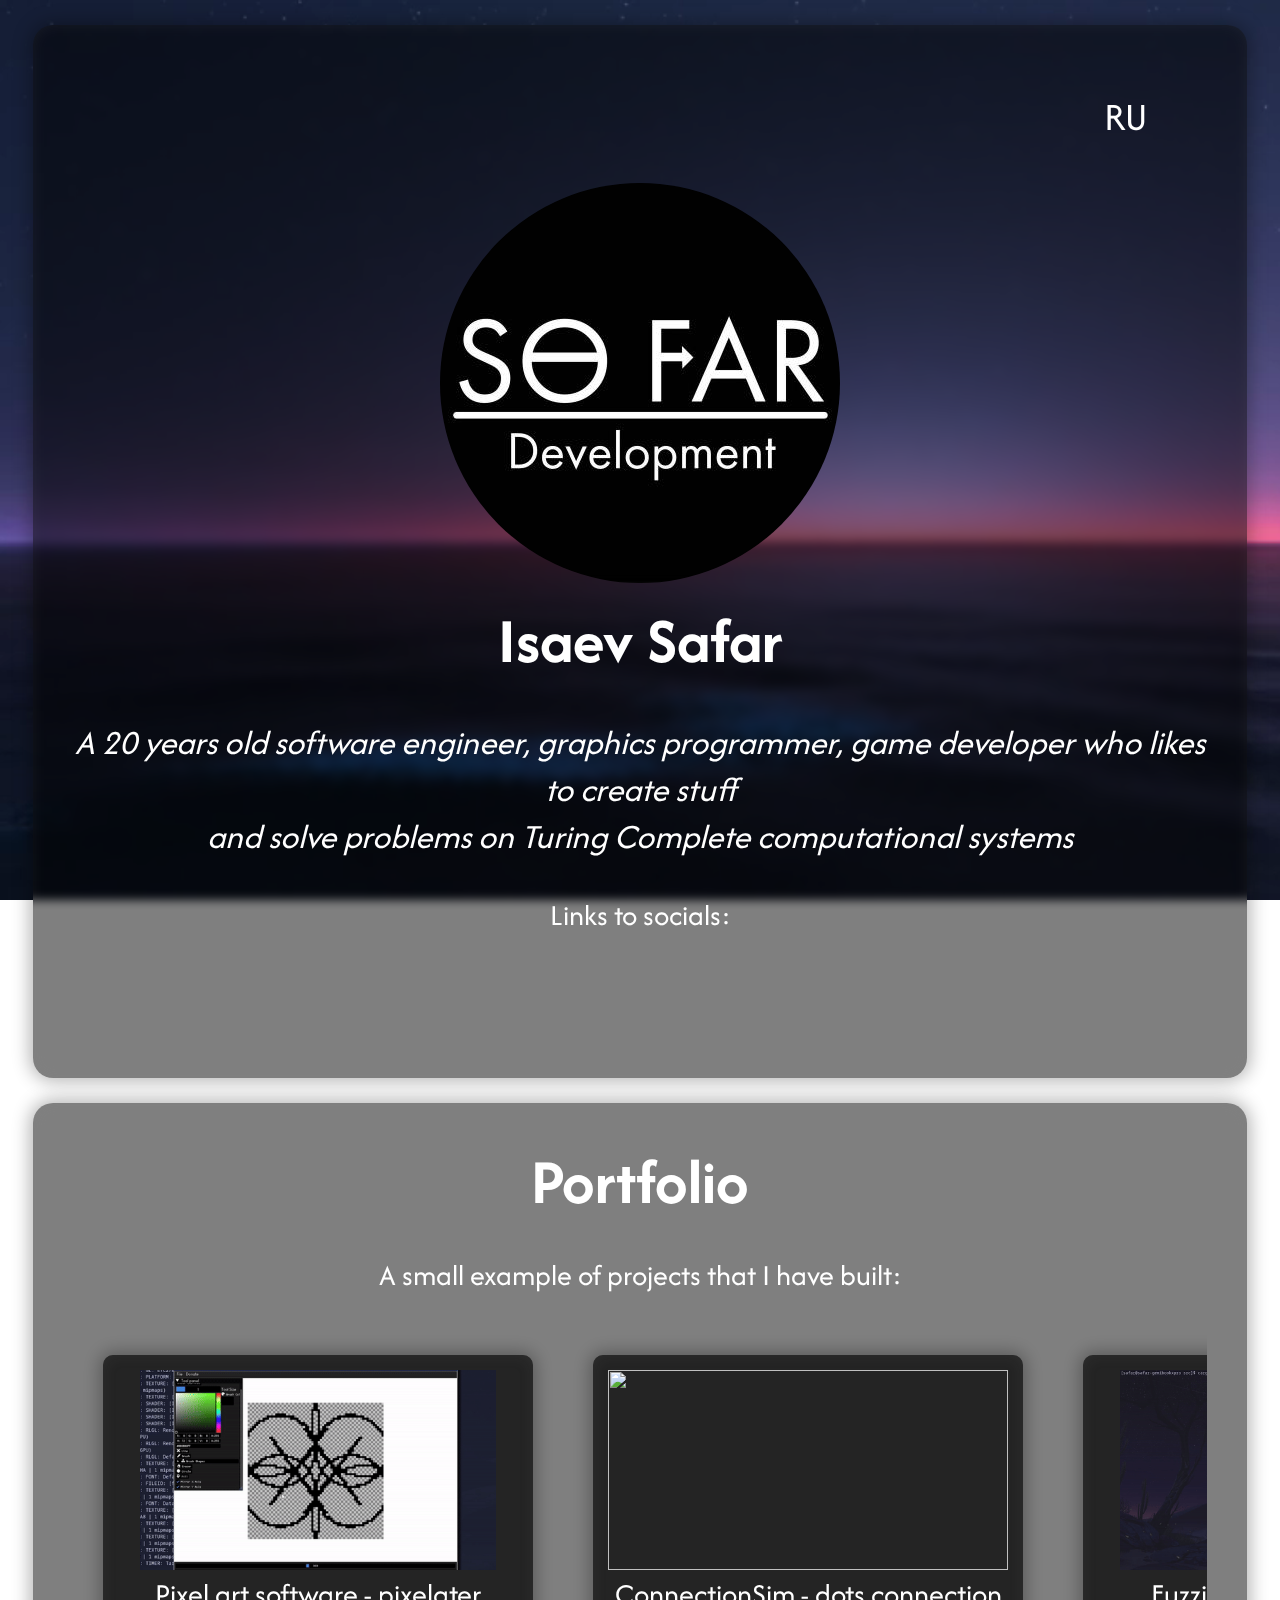
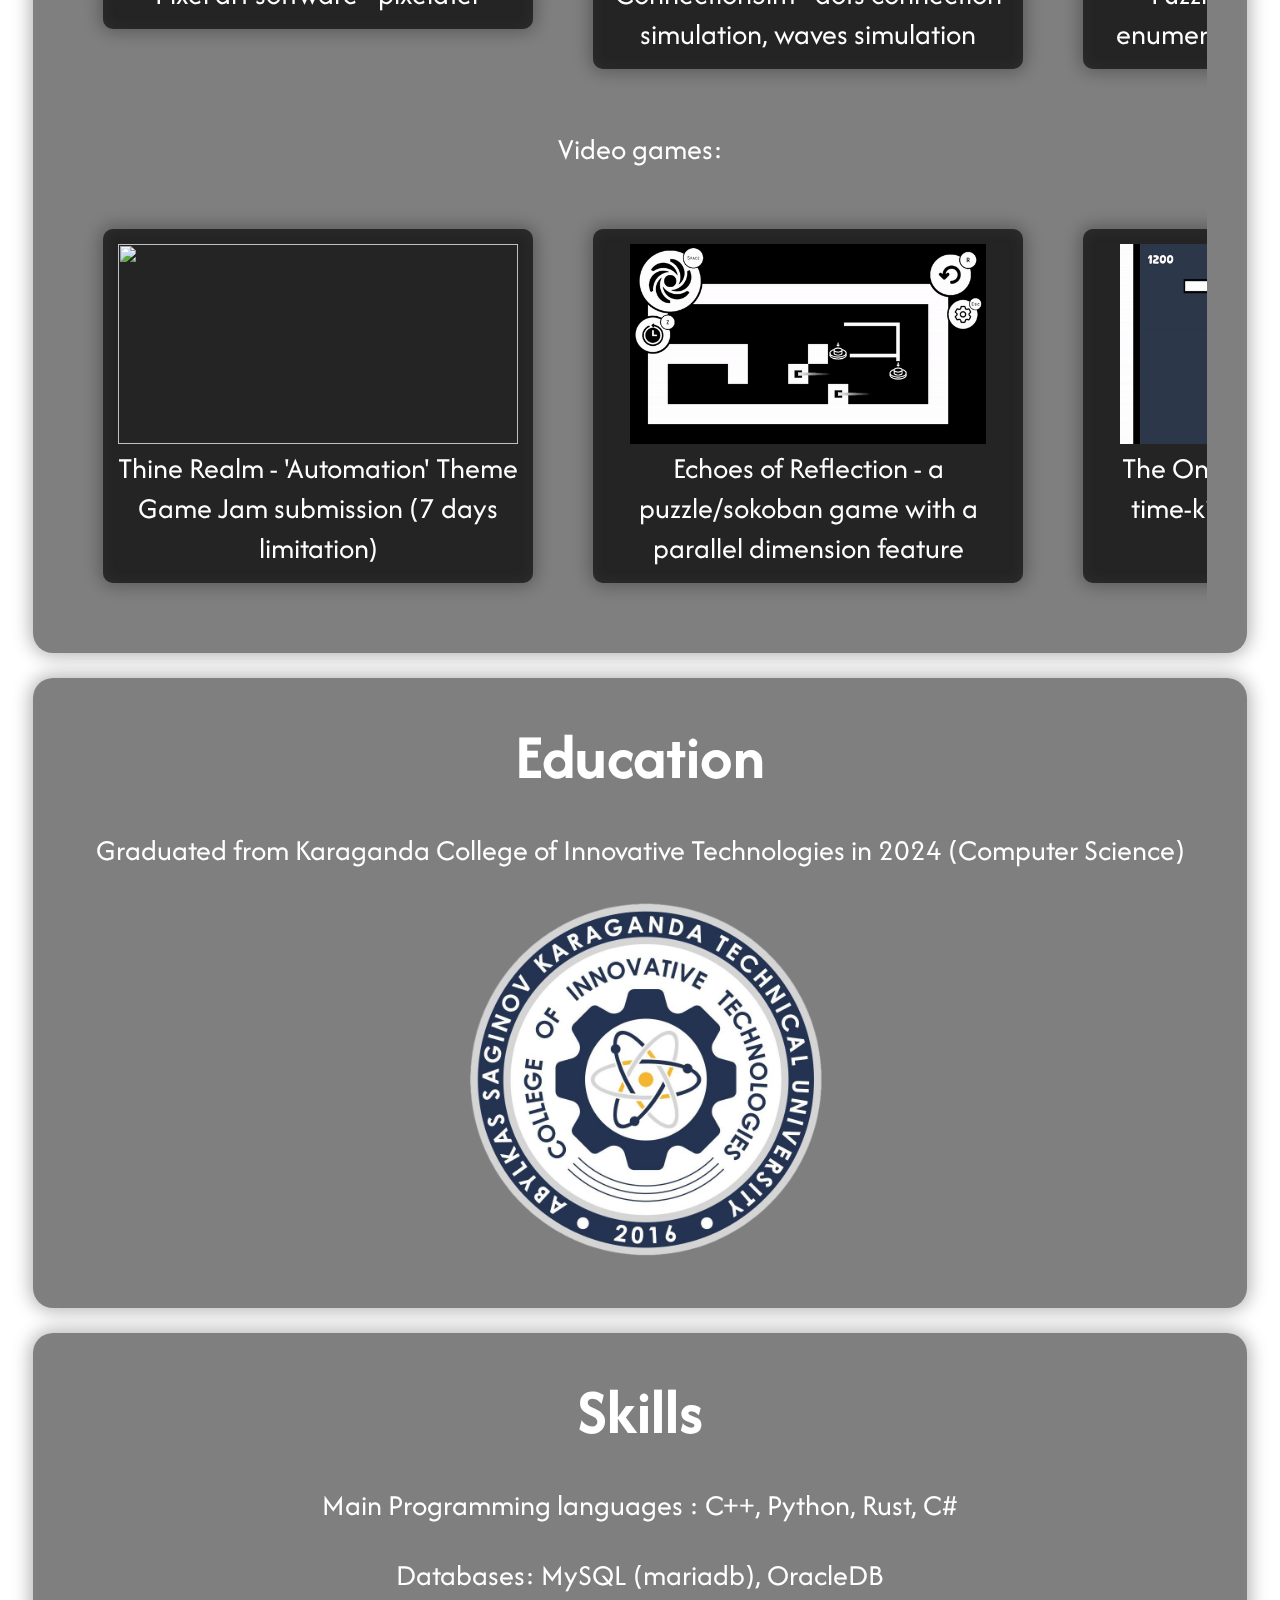
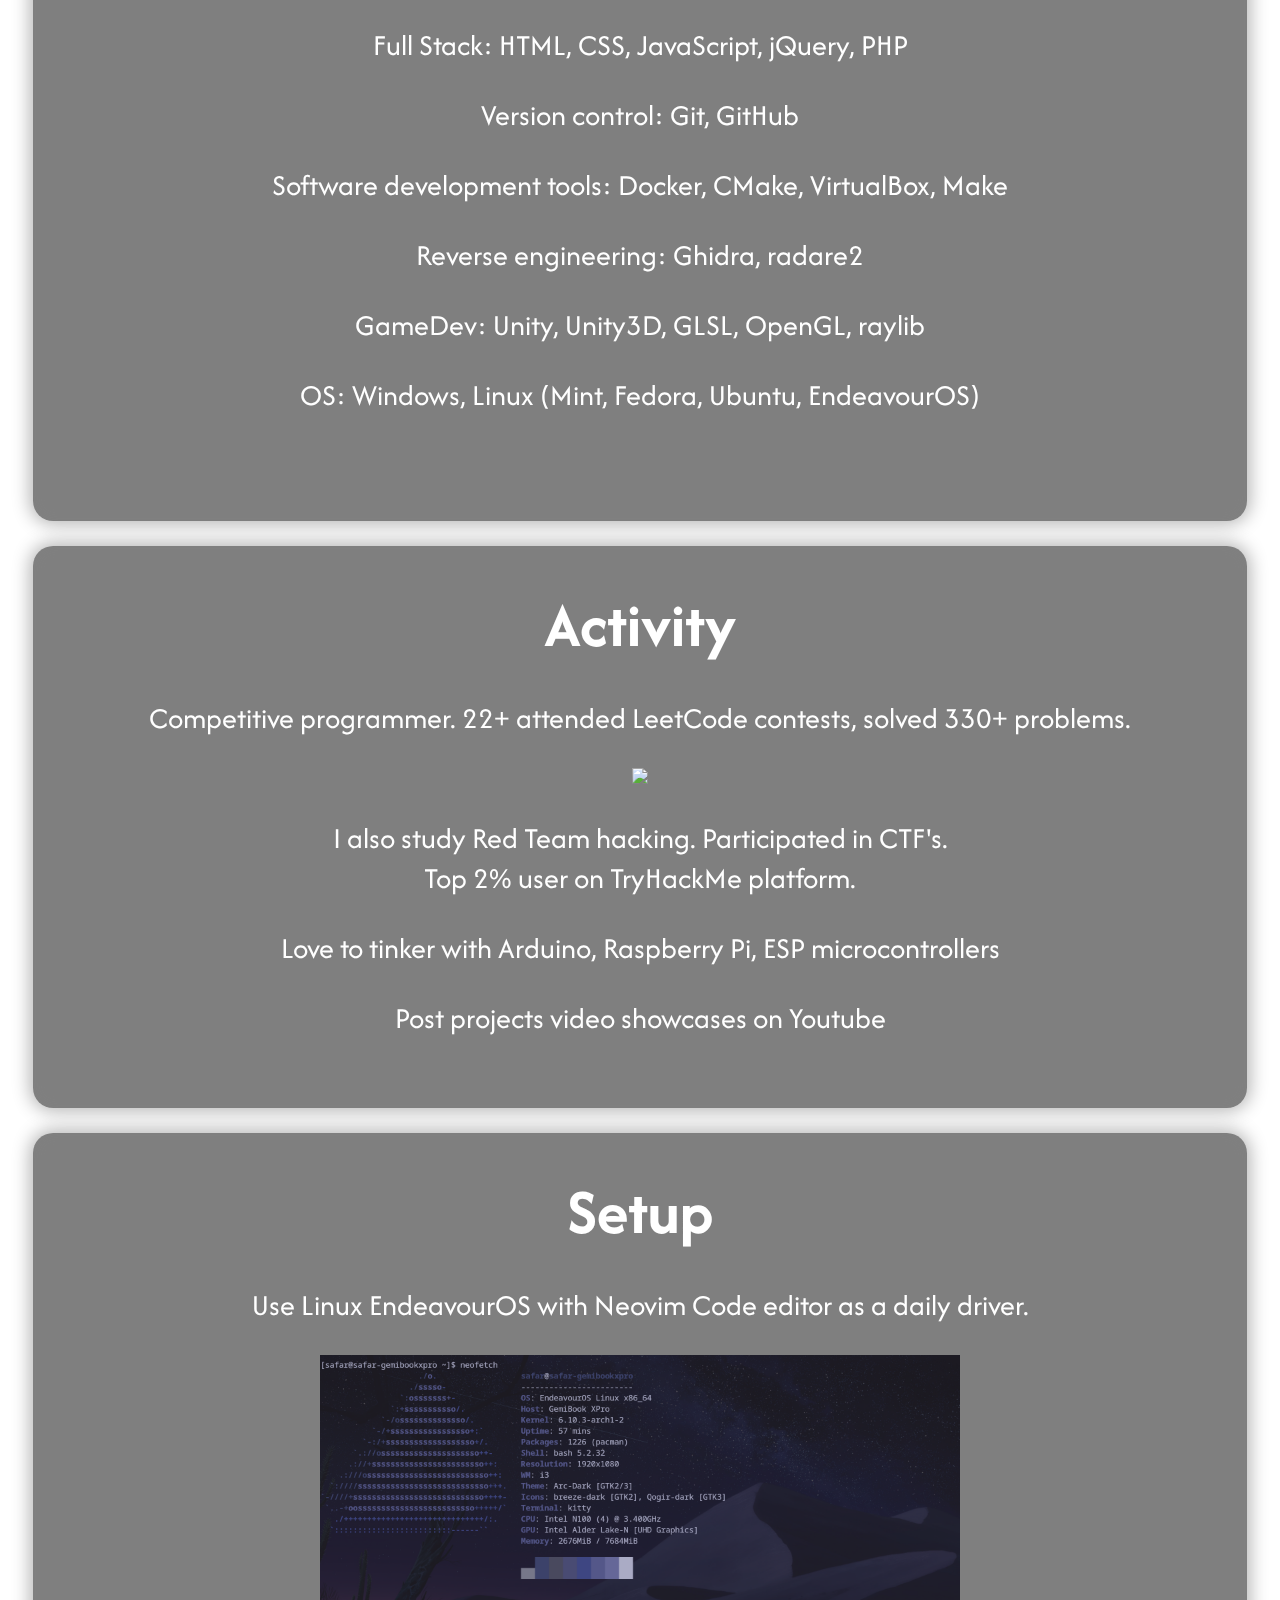
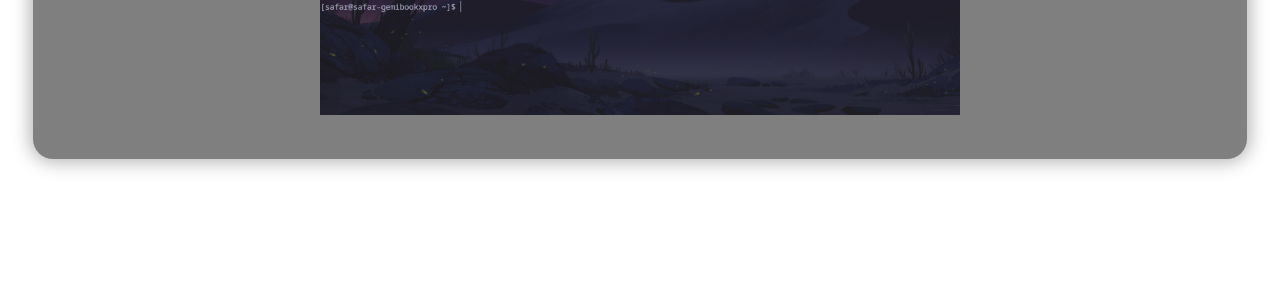
==== commit d2606199: "video revert" ====
--- a/index.html
+++ b/index.html
@@ -16,10 +16,10 @@
     <base target="_blank"> <!--to open links in new tabs -->
   </head>
   <body>
-    <!-- <video autoplay="autoplay" muted playsinline loop="loop" preload="auto" id="bgVideo"> -->
-    <!--   <source src="assets/ocean.mp4" type="video/mp4"> -->
-    <!-- </video> -->
-    <img id="bgImg" src="assets/ocean.png"/>
+    <video autoplay="autoplay" muted playsinline loop="loop" preload="auto" id="bgVideo">
+      <source src="assets/ocean.mp4" type="video/mp4">
+    </video>
+    <!-- <img id="bgImg" src="assets/ocean.png"/> -->
      
      <div class="glass-container">
         <a href="index-ru.html" target="_self"><p style="margin: 40px 60px; text-align:right; position:relative;font-family: 'Afacad Flux'; font-size: 40px;">RU</p></a>
--- a/style.css
+++ b/style.css
@@ -7,6 +7,10 @@
 /*  font-variation-settings:*/
 /*    "slnt" 0;*/
 /*}*/
+
+body{
+  overflow-x:hidden;
+}
 
 a{
     color: unset;
@@ -54,9 +58,11 @@
   min-height: 100%;
   top: 0;
   left: 0;
+  object-fit: fill;
   
-  width: auto;
-  height: auto;
+  width: 100vh;
+  height: 100vh;
+  
 
   z-index: -1;
 }
